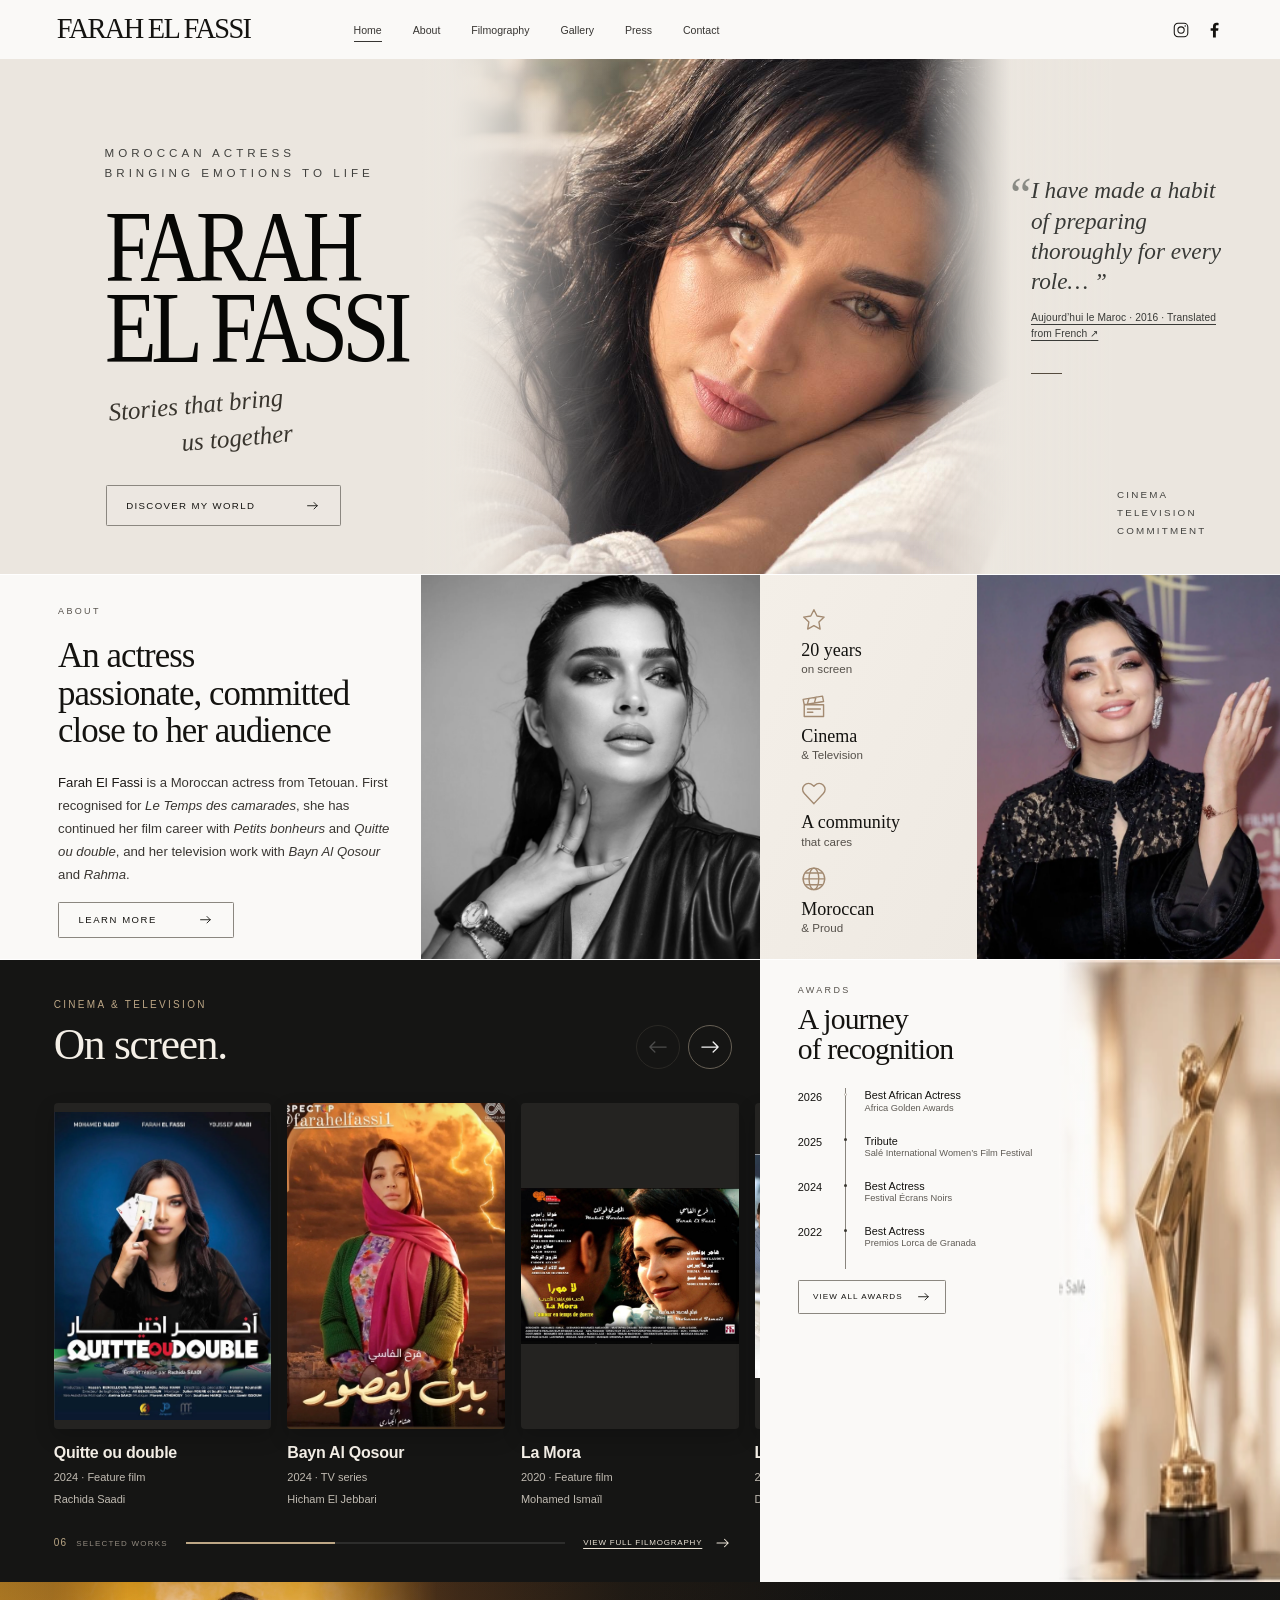
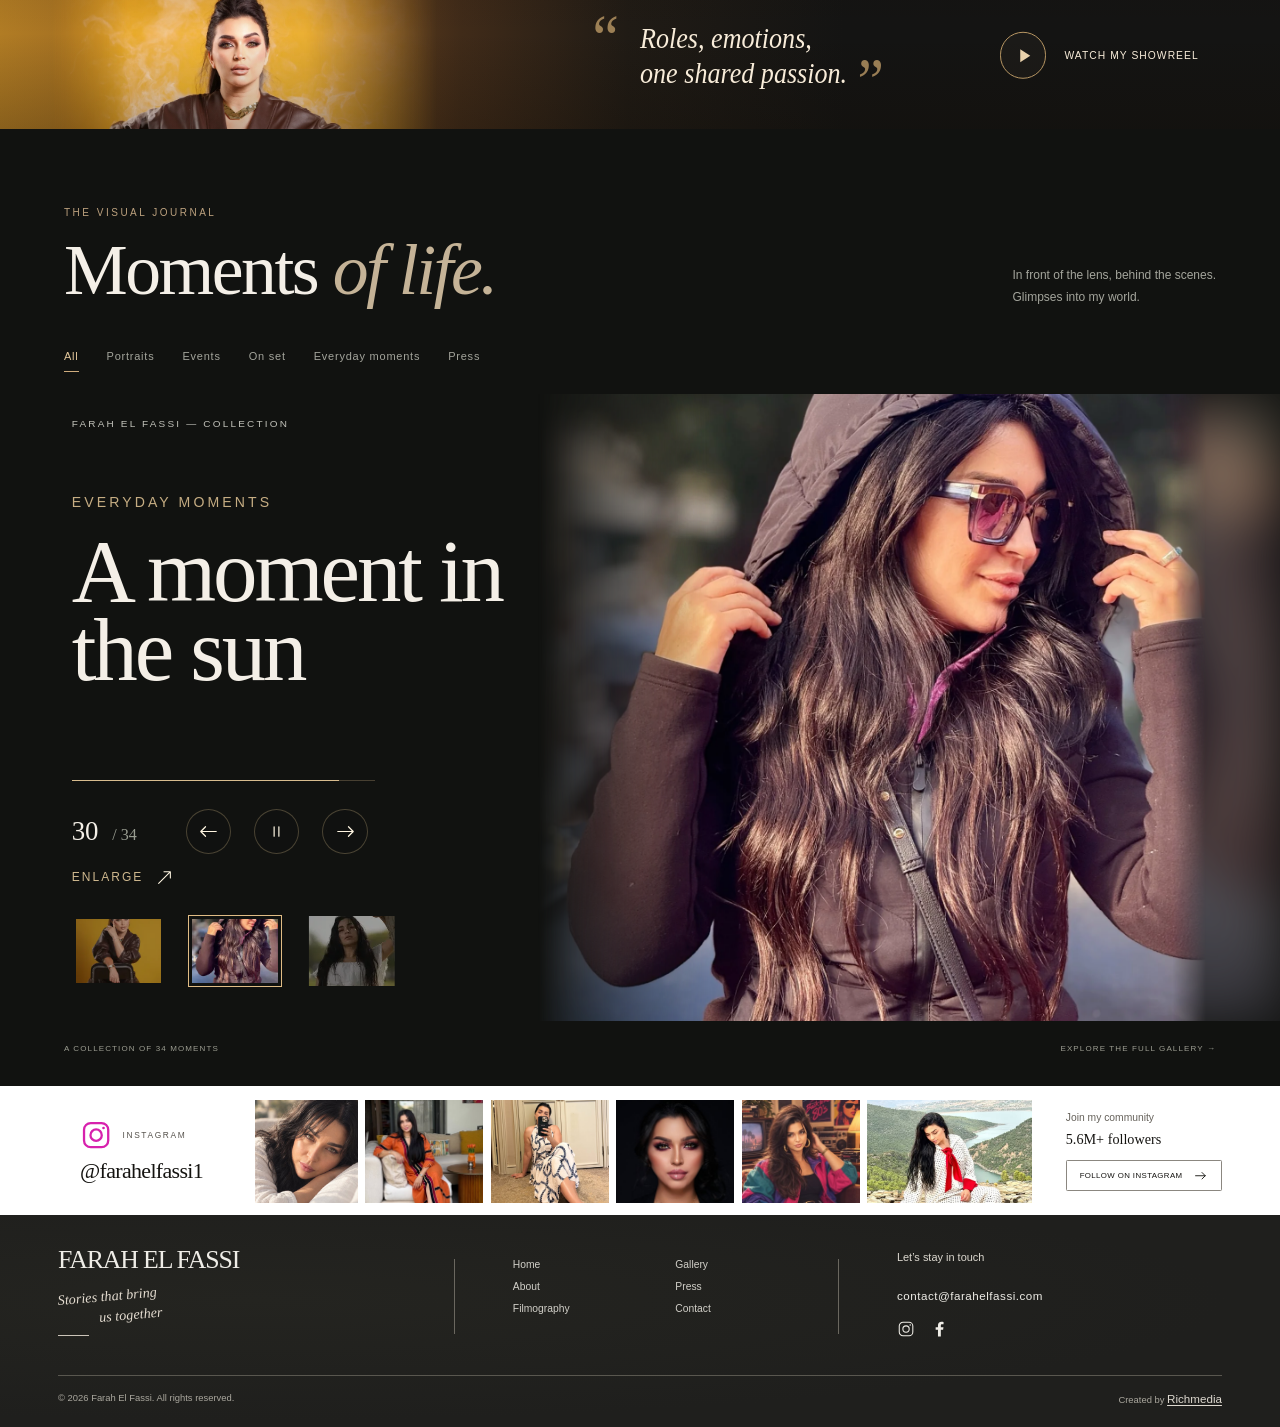
==== en/index.html @ 030181c4 "Add six English pages preserving the approved design" ====
<!doctype html>
<html lang="en">
<head>
  <meta charset="utf-8">
  <meta name="viewport" content="width=device-width, initial-scale=1">
  <meta name="color-scheme" content="light">
  <meta name="theme-color" content="#f5f2ed">
  <meta name="description" content="Explore the world of Farah El Fassi: film, television, screen credits, portraits and collaborations.">
  <title>Farah El Fassi — Moroccan Actress</title>
  <link rel="canonical" href="https://ff-website-henna.vercel.app/en/">
  <meta property="og:type" content="website">
  <meta property="og:locale" content="en_GB">
  <meta property="og:site_name" content="Farah El Fassi">
  <meta property="og:title" content="Farah El Fassi — Moroccan Actress">
  <meta property="og:description" content="Explore the world of Farah El Fassi: film, television, screen credits, portraits and collaborations.">
  <meta property="og:url" content="https://ff-website-henna.vercel.app/en/">
  <meta property="og:image" content="https://ff-website-henna.vercel.app/assets/social/farah-el-fassi-share-v1.jpg">
  <meta property="og:image:secure_url" content="https://ff-website-henna.vercel.app/assets/social/farah-el-fassi-share-v1.jpg">
  <meta property="og:image:type" content="image/jpeg">
  <meta property="og:image:width" content="1053">
  <meta property="og:image:height" content="1053">
  <meta property="og:image:alt" content="Portrait of Farah El Fassi in natural light">
  <meta name="twitter:card" content="summary">
  <meta name="twitter:title" content="Farah El Fassi — Moroccan Actress">
  <meta name="twitter:description" content="Explore the world of Farah El Fassi: film, television, screen credits, portraits and collaborations.">
  <meta name="twitter:image" content="https://ff-website-henna.vercel.app/assets/social/farah-el-fassi-share-v1.jpg">
  <meta name="twitter:image:alt" content="Portrait of Farah El Fassi in natural light">

  <link rel="icon" href="../favicon.ico?v=ff-1" sizes="16x16 32x32 48x48" type="image/x-icon">
  <link rel="icon" href="../assets/favicon-32.png?v=ff-1" sizes="32x32" type="image/png">
  <link rel="icon" href="../assets/favicon.svg?v=ff-1" sizes="any" type="image/svg+xml">
  <link rel="apple-touch-icon" href="../assets/apple-touch-icon.png?v=ff-1" sizes="180x180">
  <link rel="preload" as="image" href="../assets/hero-natural.jpg">
  <link rel="stylesheet" href="../styles.css?v=about-portrait-1">
  <script>
    // Play on every home-page load, including links to #accueil and other sections.
    if (!window.matchMedia('(prefers-reduced-motion: reduce)').matches) {
      document.documentElement.classList.add('cinema-enter');
      window.setTimeout(() => document.documentElement.classList.remove('cinema-enter'), 3800);
    }
  </script>
  <script src="script.js?v=verified-content-2" defer></script>
</head>
<body data-page="home">
  <div class="cinema-intro" aria-hidden="true">
    <div class="cinema-intro-content">
      <span class="cinema-kicker">CINEMA · EMOTION · STORIES</span>
      <span class="cinema-name">Farah <i>El Fassi</i></span>
      <span class="cinema-rule"></span>
      <span class="cinema-caption">Step into my world</span>
    </div>
  </div>
  <button class="cinema-skip" type="button">Skip introduction <span aria-hidden="true">↗</span></button>
  <a class="skip-link" href="#contenu">Skip to content</a>
  <svg class="svg-library" xmlns="http://www.w3.org/2000/svg" aria-hidden="true">
    <symbol id="i-arrow" viewBox="0 0 24 24"><path d="M4 12h15M14 7l5 5-5 5"/></symbol>
    <symbol id="i-left" viewBox="0 0 24 24"><path d="M20 12H5m5-5-5 5 5 5"/></symbol>
    <symbol id="i-play" viewBox="0 0 24 24"><path d="m9 5 11 7-11 7Z" fill="currentColor" stroke="none"/></symbol>
    <symbol id="i-close" viewBox="0 0 24 24"><path d="m6 6 12 12M6 18 18 6"/></symbol>
    <symbol id="i-menu" viewBox="0 0 24 24"><path d="M3 7h18M3 12h18M3 17h18"/></symbol>
    <symbol id="i-star" viewBox="0 0 24 24"><path d="m12 2.5 2.9 5.9 6.6 1-4.8 4.6 1.1 6.5-5.8-3.1-5.8 3.1 1.1-6.5-4.8-4.6 6.6-1Z"/></symbol>
    <symbol id="i-clap" viewBox="0 0 24 24"><path d="M3 10h18v11H3Zm0 0L2 5l18-3 1 5-18 3Zm4.5-6L6 9m8-6-1.5 5M6 14h12M6 17h5"/></symbol>
    <symbol id="i-heart" viewBox="0 0 24 24"><path d="M20.8 4.8a5.5 5.5 0 0 0-7.8 0L12 5.9l-1.1-1.1a5.5 5.5 0 0 0-7.8 7.8L12 22l8.8-9.4a5.5 5.5 0 0 0 0-7.8Z"/></symbol>
    <symbol id="i-globe" viewBox="0 0 24 24"><circle cx="12" cy="12" r="10"/><ellipse cx="12" cy="12" rx="4.5" ry="10"/><path d="M2 12h20M4.5 6.5h15m-15 11h15"/></symbol>
    <symbol id="i-instagram" viewBox="0 0 24 24"><rect x="3" y="3" width="18" height="18" rx="5"/><circle cx="12" cy="12" r="4.2"/><circle cx="17.5" cy="6.7" r="1" fill="currentColor" stroke="none"/></symbol>
    <symbol id="i-youtube" viewBox="0 0 24 24"><path d="M22 7.5a3 3 0 0 0-2.1-2.1C18.2 5 12 5 12 5s-6.2 0-7.9.4A3 3 0 0 0 2 7.5a27 27 0 0 0 0 9 3 3 0 0 0 2.1 2.1C5.8 19 12 19 12 19s6.2 0 7.9-.4a3 3 0 0 0 2.1-2.1 27 27 0 0 0 0-9Z" fill="currentColor" stroke="none"/><path d="m10 9 5 3-5 3Z" fill="var(--icon-cutout,#faf9f7)" stroke="none"/></symbol>
    <symbol id="i-facebook" viewBox="0 0 24 24"><path d="M14.4 22v-9h3l.5-3.5h-3.5V7.3c0-1 .3-1.7 1.7-1.7H18V2.5c-.3 0-1.5-.2-2.8-.2-2.8 0-4.6 1.7-4.6 4.7v2.5H7.5V13h3.1v9Z" fill="currentColor" stroke="none"/></symbol>
    <symbol id="i-tiktok" viewBox="0 0 24 24"><path d="M15.6 2c.3 2.6 1.7 4.1 4.4 4.3v3.2a9 9 0 0 1-4.4-1.3v7.4a6.4 6.4 0 1 1-5.5-6.3v3.3a3.2 3.2 0 1 0 2.2 3V2Z" fill="currentColor" stroke="none"/></symbol>
    <symbol id="i-plus" viewBox="0 0 24 24"><path d="M12 4v16M4 12h16"/></symbol>
  </svg>

  <div class="site-shell">
    <header class="site-header">
      <a class="brand" href="index.html#accueil" aria-label="Farah El Fassi, home">FARAH EL FASSI</a>
      <nav class="main-nav" id="navigation" aria-label="Main navigation">
        <a class="is-active" aria-current="page" href="index.html#accueil" data-i18n="navHome">Home</a>
        <a href="a-propos.html" data-i18n="navAbout">About</a>
        <a href="filmographie.html" data-i18n="navFilms">Filmography</a>
        <a href="galerie.html" data-i18n="navGallery">Gallery</a>
        <a href="presse.html" data-i18n="navPress">Press</a>
        <a href="contact.html" data-i18n="navContact">Contact</a>
      </nav>
      <div class="header-tools">
        <div class="socials header-socials">
          <a href="https://www.instagram.com/farahelfassi1/" target="_blank" rel="noopener noreferrer" aria-label="Instagram — opens in a new tab"><svg class="icon"><use href="#i-instagram"/></svg></a>

          <a href="https://www.facebook.com/Farah.Elfassi.Officiel/" target="_blank" rel="noopener noreferrer" aria-label="Facebook"><svg class="icon"><use href="#i-facebook"/></svg></a>

        </div>
        <button class="menu-toggle" type="button" aria-controls="navigation" aria-expanded="false" aria-label="Open menu"><svg class="icon"><use href="#i-menu"/></svg></button>
      </div>
    </header>

    <main id="contenu">
      <section class="hero" id="accueil" aria-labelledby="hero-title">
        <img class="hero-background" src="../assets/hero-natural.jpg" alt="Farah El Fassi in natural light, resting her head on her arm" width="1053" height="1053" fetchpriority="high">
        <div class="hero-copy">
          <p class="eyebrow hero-eyebrow" data-i18n="heroEyebrow">MOROCCAN ACTRESS<br>BRINGING EMOTIONS TO LIFE</p>
          <h1 id="hero-title"><span>FARAH</span><span>EL FASSI</span></h1>
          <img class="hero-signature" src="signature.svg" alt="Stories that bring us together" width="224" height="78">
          <a class="outline-button hero-button" href="#a-propos"><span data-i18n="discover">DISCOVER MY WORLD</span><svg class="icon"><use href="#i-arrow"/></svg></a>
        </div>
        <blockquote class="hero-quote">
          <p data-i18n="heroQuote">I have made a habit of preparing thoroughly for every role…</p><cite class="quote-source"><a href="https://aujourdhui.ma/culture/cinema/farah-el-fassi-jai-un-penchant-pour-les-roles-de-grandes-dames-de-notre-histoire" target="_blank" rel="noopener noreferrer">Aujourd’hui le Maroc · 2016 · Translated from French ↗</a></cite>
          <span class="quote-line" aria-hidden="true"></span>
        </blockquote>
        <p class="hero-disciplines" data-i18n="disciplines">CINEMA<br>TELEVISION<br>COMMITMENT</p>
      </section>

      <section class="about" id="a-propos" aria-labelledby="about-title">
        <div class="about-copy">
          <p class="eyebrow" data-i18n="aboutLabel">ABOUT</p>
          <h2 id="about-title" data-i18n="aboutTitle">An actress<br>passionate, committed<br>close to her audience</h2>
          <p class="about-description" data-i18n="aboutText"><strong>Farah El Fassi</strong> is a Moroccan actress from Tetouan. First recognised for <em>Le Temps des camarades</em>, she has continued her film career with <em>Petits bonheurs</em> and <em>Quitte ou double</em>, and her television work with <em>Bayn Al Qosour</em> and <em>Rahma</em>.</p>
          <a class="outline-button" href="a-propos.html"><span data-i18n="more">LEARN MORE</span><svg class="icon"><use href="#i-arrow"/></svg></a>
        </div>
        <figure class="about-portrait"><img src="../assets/gallery/img_1605.webp" alt="Black-and-white portrait of Farah El Fassi with her hand near her face" width="1500" height="2000" loading="lazy"></figure>
        <div class="about-pillars" aria-label="Career and values">
          <div class="pillar"><svg class="icon"><use href="#i-star"/></svg><p><strong data-i18n="years">20 years</strong><span data-i18n="career">on screen</span></p></div>
          <div class="pillar"><svg class="icon"><use href="#i-clap"/></svg><p><strong data-i18n="cinema">Cinema</strong><span data-i18n="television">&amp; Television</span></p></div>
          <div class="pillar"><svg class="icon"><use href="#i-heart"/></svg><p><strong data-i18n="community">A community</strong><span data-i18n="engaged">that cares</span></p></div>
          <div class="pillar"><svg class="icon"><use href="#i-globe"/></svg><p><strong data-i18n="moroccan">Moroccan</strong><span data-i18n="proud">&amp; Proud</span></p></div>
        </div>
        <img class="about-smile" src="../assets/gallery/img_1413.webp" alt="Farah El Fassi smiling at an evening event in Marrakech" width="234" height="296">
      </section>

      <section class="work-and-awards" id="filmographie" aria-label="Filmography and awards">
        <div class="filmography">
          <div class="filmography-heading">
            <div><p class="eyebrow" data-i18n="onScreen">CINEMA &amp; TELEVISION</p><h2 data-i18n="filmSelection">On screen.</h2></div>
            <div class="film-navigation" aria-label="Filmography navigation">
              <button type="button" data-film-direction="-1" aria-label="Previous films" aria-controls="film-track" disabled><img src="../assets/icons/arrow-left.svg" alt="" width="20" height="20"></button>
              <button type="button" data-film-direction="1" aria-label="Next films" aria-controls="film-track"><img src="../assets/icons/arrow-right.svg" alt="" width="20" height="20"></button>
            </div>
          </div>
          <div class="film-grid" id="film-track" tabindex="0" role="group" aria-roledescription="carousel" aria-label="Films and series, scroll horizontally"><button class="film-card" type="button" data-film="quitte"><span class="poster-wrap"><img src="../assets/films/quitte.webp" alt="Poster for Quitte ou double" loading="lazy"><span class="poster-hover"><svg class="icon"><use href="#i-plus"/></svg></span></span><strong>Quitte ou double</strong><span>2024 · Feature film</span><span class="film-director">Rachida Saadi</span></button><button class="film-card" type="button" data-film="bayn"><span class="poster-wrap"><img src="../assets/films/bayn.webp" alt="Poster for Bayn Al Qosour" loading="lazy"><span class="poster-hover"><svg class="icon"><use href="#i-plus"/></svg></span></span><strong>Bayn Al Qosour</strong><span>2024 · TV series</span><span class="film-director">Hicham El Jebbari</span></button><button class="film-card" type="button" data-film="mora"><span class="poster-wrap"><img src="../assets/films/mora-upload.jpg" alt="Poster for La Mora" loading="lazy"><span class="poster-hover"><svg class="icon"><use href="#i-plus"/></svg></span></span><strong>La Mora</strong><span>2020 · Feature film</span><span class="film-director">Mohamed Ismaïl</span></button><button class="film-card" type="button" data-film="page"><span class="poster-wrap"><img src="../assets/films/page.webp" alt="Poster for La Première Page" loading="lazy"><span class="poster-hover"><svg class="icon"><use href="#i-plus"/></svg></span></span><strong>La Première Page</strong><span>2018 · TV series</span><span class="film-director">Driss Roukhe</span></button><button class="film-card" type="button" data-film="espoirs"><span class="poster-wrap"><img src="../assets/films/espoirs.webp" alt="Poster for Dés… Espoirs" loading="lazy"><span class="poster-hover"><svg class="icon"><use href="#i-plus"/></svg></span></span><strong>Dés… Espoirs</strong><span>2015 · Feature film</span><span class="film-director">Mohamed Ismail</span></button><button class="film-card" type="button" data-film="bonheurs"><span class="poster-wrap"><img src="../assets/films/bonheurs.webp" alt="Poster for Petits bonheurs" loading="lazy"><span class="poster-hover"><svg class="icon"><use href="#i-plus"/></svg></span></span><strong>Petits bonheurs</strong><span>2015 · Feature film</span><span class="film-director">Mohamed Chrif Tribak</span></button><button class="film-card" type="button" data-film="coeur"><span class="poster-wrap"><img src="../assets/films/coeur.webp" alt="Poster for Cœur noyé" loading="lazy"><span class="poster-hover"><svg class="icon"><use href="#i-plus"/></svg></span></span><strong>Cœur noyé</strong><span>2014 · Feature film</span><span class="film-director">Farid Lakkimi</span></button><button class="film-card" type="button" data-film="boughaba"><span class="poster-wrap"><img src="../assets/films/boughaba-upload.jpg" alt="Poster for Boughaba" loading="lazy"><span class="poster-hover"><svg class="icon"><use href="#i-plus"/></svg></span></span><strong>Boughaba</strong><span>2013 · TV film</span><span class="film-director">Driss Roukhe</span></button></div>
          <div class="filmography-footer"><span class="film-count">06 <span data-i18n="filmWorks">SELECTED WORKS</span></span><span class="film-progress" aria-hidden="true"><span></span></span><a class="text-link filmography-link" href="filmographie.html"><span data-i18n="allFilms">VIEW FULL FILMOGRAPHY</span><svg class="icon"><use href="#i-arrow"/></svg></a></div>
        </div>
        <div class="awards" id="distinctions">
          <img class="awards-photo" src="../assets/trophee.webp" alt="Illustrative trophy" width="148" height="284" loading="lazy">
          <div class="awards-copy">
            <p class="eyebrow" data-i18n="awardsLabel">AWARDS</p>
            <h2 data-i18n="awardsTitle">A journey<br>of recognition</h2>
            <ol class="timeline">
              <li><time>2026</time><div><strong data-i18n="africanAward">Best African Actress</strong><span>Africa Golden Awards</span></div></li>
              <li><time>2025</time><div><strong data-i18n="tribute">Tribute</strong><span data-i18n="saleFestival">Salé International Women’s Film Festival</span></div></li>
              <li><time>2024</time><div><strong data-i18n="bestActress">Best Actress</strong><span data-i18n="blackScreens">Festival Écrans Noirs</span></div></li>
              <li><time>2022</time><div><strong data-i18n="bestActress">Best Actress</strong><span>Premios Lorca de Granada</span></div></li>
            </ol>
            <button class="outline-button awards-button" type="button" data-dialog="distinctions"><span data-i18n="allAwards">VIEW ALL AWARDS</span><svg class="icon"><use href="#i-arrow"/></svg></button>
          </div>
        </div>
      </section>

      <section class="showreel" id="bande-demo" aria-label="Showreel">
        <img class="showreel-photo" src="../assets/gallery/img_1028.webp" alt="Portrait of Farah El Fassi in a chocolate-coloured outfit against an amber background" width="2000" height="1334" loading="lazy">
        <blockquote data-i18n="showreelQuote">Roles, emotions,<br>one shared passion.</blockquote>
        <button class="play-button" type="button" data-dialog="video"><span class="play-circle"><svg class="icon"><use href="#i-play"/></svg></span><span data-i18n="watchReel">WATCH MY SHOWREEL</span></button>
      </section>

      <section class="gallery cinema-gallery" id="galerie" aria-labelledby="gallery-title" aria-roledescription="carousel">
        <div class="gallery-heading">
          <div class="gallery-title"><p class="eyebrow" data-i18n="galleryLabel">THE VISUAL JOURNAL</p><h2 id="gallery-title" data-i18n="galleryTitle">Moments <em>of life.</em></h2></div>
          <p class="gallery-intro">In front of the lens, behind the scenes.<br>Glimpses into my world.</p>
        </div>
        <div class="gallery-filters" role="group" aria-label="Filter the gallery">
          <button class="is-active" type="button" data-filter="all" aria-pressed="true" data-i18n="filterAll">All</button>
          <button type="button" data-filter="portraits" aria-pressed="false" data-i18n="filterPortraits">Portraits</button>
          <button type="button" data-filter="events" aria-pressed="false" data-i18n="filterEvents">Events</button>
          <button type="button" data-filter="sets" aria-pressed="false" data-i18n="filterSets">On set</button>
          <button type="button" data-filter="life" aria-pressed="false">Everyday moments</button>
          <button type="button" data-filter="press" aria-pressed="false" data-i18n="filterPress">Press</button>
        </div>
        <div class="cinema-stage" id="collection" tabindex="0" role="group" aria-label="Selected photograph. Use the left and right arrows to browse.">
          <img class="cinema-backdrop" src="../assets/gallery/img_2830-thumb.webp" alt="" aria-hidden="true" loading="lazy">
          <button class="cinema-photo-button" type="button" data-gallery-expand aria-label="Enlarge the selected photograph">
            <img id="cinema-photo" src="../assets/gallery/img_2830.webp" alt="A moment in the sun" width="1500" height="2000" loading="lazy">
          </button>
          <span class="cinema-frame-label" aria-hidden="true">FARAH EL FASSI — COLLECTION</span>
          <div class="cinema-editorial-copy">
            <p id="cinema-category">EVERYDAY MOMENTS</p>
            <h3 id="cinema-caption">A moment in the sun</h3>
            <div class="cinema-progress" aria-hidden="true"><span></span></div>
            <div class="cinema-playback">
              <span id="cinema-counter">30 <span>/ 34</span></span>
              <button class="cinema-arrow cinema-prev" type="button" data-gallery-direction="-1" aria-label="Previous photo"><img class="cinema-icon" src="../assets/icons/arrow-left.svg" alt="" aria-hidden="true" width="24" height="24"></button>
              <button id="cinema-play" type="button" aria-label="Pause slideshow" aria-pressed="true"><img class="cinema-icon" src="../assets/icons/pause.svg" alt="" aria-hidden="true" width="24" height="24"></button>
              <button class="cinema-arrow cinema-next" type="button" data-gallery-direction="1" aria-label="Next photo"><img class="cinema-icon" src="../assets/icons/arrow-right.svg" alt="" aria-hidden="true" width="24" height="24"></button>
            </div>
            <button class="cinema-expand" type="button" data-gallery-expand aria-label="Enlarge photograph">ENLARGE <img class="cinema-icon" src="../assets/icons/arrow-up-right.svg" alt="" aria-hidden="true" width="24" height="24"></button>
            <div class="gallery-track" aria-label="Choose a photograph"><button class="gallery-item" type="button" data-category="portraits" data-image="../assets/gallery/img_1028.webp" data-caption="One presence, a thousand stories" aria-label="Show photo 1: One presence, a thousand stories" aria-pressed="true"><img src="../assets/gallery/img_1028-thumb.webp" alt="One presence, a thousand stories" width="240" height="180" loading="lazy"><span>01</span></button><button class="gallery-item" type="button" data-category="events" data-image="../assets/gallery/img_1179.webp" data-caption="On the red carpet in Marrakech" aria-label="Show photo 2: On the red carpet in Marrakech" aria-pressed="false"><img src="../assets/gallery/img_1179-thumb.webp" alt="On the red carpet in Marrakech" width="240" height="180" loading="lazy"><span>02</span></button><button class="gallery-item" type="button" data-category="portraits" data-image="../assets/gallery/img_3477.webp" data-caption="In the shade of the trees" aria-label="Show photo 3: In the shade of the trees" aria-pressed="false"><img src="../assets/gallery/img_3477-thumb.webp" alt="In the shade of the trees" width="240" height="180" loading="lazy"><span>03</span></button><button class="gallery-item" type="button" data-category="portraits" data-image="../assets/gallery/img_1605.webp" data-caption="The art of portraiture" aria-label="Show photo 4: The art of portraiture" aria-pressed="false"><img src="../assets/gallery/img_1605-thumb.webp" alt="The art of portraiture" width="240" height="180" loading="lazy"><span>04</span></button><button class="gallery-item" type="button" data-category="events" data-image="../assets/gallery/img_6303.webp" data-caption="In the spotlight" aria-label="Show photo 5: In the spotlight" aria-pressed="false"><img src="../assets/gallery/img_6303-thumb.webp" alt="In the spotlight" width="240" height="180" loading="lazy"><span>05</span></button><button class="gallery-item" type="button" data-category="life" data-image="../assets/gallery/img_7044.webp" data-caption="By the water" aria-label="Show photo 6: By the water" aria-pressed="false"><img src="../assets/gallery/img_7044-thumb.webp" alt="By the water" width="240" height="180" loading="lazy"><span>06</span></button><button class="gallery-item" type="button" data-category="portraits" data-image="../assets/gallery/img_1035.webp" data-caption="Golden light" aria-label="Show photo 7: Golden light" aria-pressed="false"><img src="../assets/gallery/img_1035-thumb.webp" alt="Golden light" width="240" height="180" loading="lazy"><span>07</span></button><button class="gallery-item" type="button" data-category="life" data-image="../assets/gallery/img_3471.webp" data-rotation="-90" data-caption="Free as the wind" aria-label="Show photo 8: Free as the wind" aria-pressed="false"><img src="../assets/gallery/img_3471-thumb.webp" alt="Free as the wind" width="240" height="180" loading="lazy"><span>08</span></button><button class="gallery-item" type="button" data-category="portraits" data-image="../assets/gallery/img_5991.webp" data-caption="Between appointments" aria-label="Show photo 9: Between appointments" aria-pressed="false"><img src="../assets/gallery/img_5991-thumb.webp" alt="Between appointments" width="240" height="180" loading="lazy"><span>09</span></button><button class="gallery-item" type="button" data-category="portraits" data-image="../assets/gallery/img_5988.webp" data-caption="A moment to myself" aria-label="Show photo 10: A moment to myself" aria-pressed="false"><img src="../assets/gallery/img_5988-thumb.webp" alt="A moment to myself" width="240" height="180" loading="lazy"><span>10</span></button><button class="gallery-item" type="button" data-category="portraits" data-image="../assets/gallery/img_6368.webp" data-caption="Elegance in natural light" aria-label="Show photo 11: Elegance in natural light" aria-pressed="false"><img src="../assets/gallery/img_6368-thumb.webp" alt="Elegance in natural light" width="240" height="180" loading="lazy"><span>11</span></button><button class="gallery-item" type="button" data-category="events" data-image="../assets/gallery/img_5361.webp" data-caption="A moment of recognition" aria-label="Show photo 12: A moment of recognition" aria-pressed="false"><img src="../assets/gallery/img_5361-thumb.webp" alt="A moment of recognition" width="240" height="180" loading="lazy"><span>12</span></button><button class="gallery-item" type="button" data-category="sets" data-image="../assets/gallery/img_7459.webp" data-caption="Emotion on screen" aria-label="Show photo 13: Emotion on screen" aria-pressed="false"><img src="../assets/gallery/img_7459-thumb.webp" alt="Emotion on screen" width="240" height="180" loading="lazy"><span>13</span></button><button class="gallery-item" type="button" data-category="sets" data-image="../assets/gallery/img_2335.webp" data-caption="Behind the monitor" aria-label="Show photo 14: Behind the monitor" aria-pressed="false"><img src="../assets/gallery/img_2335-thumb.webp" alt="Behind the monitor" width="240" height="180" loading="lazy"><span>14</span></button><button class="gallery-item" type="button" data-category="sets" data-image="../assets/gallery/img_2342.webp" data-caption="Between takes" aria-label="Show photo 15: Between takes" aria-pressed="false"><img src="../assets/gallery/img_2342-thumb.webp" alt="Between takes" width="240" height="180" loading="lazy"><span>15</span></button><button class="gallery-item" type="button" data-category="sets" data-image="../assets/gallery/img_3344.webp" data-caption="Behind the scenes" aria-label="Show photo 16: Behind the scenes" aria-pressed="false"><img src="../assets/gallery/img_3344-thumb.webp" alt="Behind the scenes" width="240" height="180" loading="lazy"><span>16</span></button><button class="gallery-item" type="button" data-category="events" data-image="../assets/gallery/img_6286.webp" data-caption="A memory from the stage" aria-label="Show photo 17: A memory from the stage" aria-pressed="false"><img src="../assets/gallery/img_6286-thumb.webp" alt="A memory from the stage" width="240" height="180" loading="lazy"><span>17</span></button><button class="gallery-item" type="button" data-category="events" data-image="../assets/gallery/img_4657.webp" data-caption="Red carpet elegance" aria-label="Show photo 18: Red carpet elegance" aria-pressed="false"><img src="../assets/gallery/img_4657-thumb.webp" alt="Red carpet elegance" width="240" height="180" loading="lazy"><span>18</span></button><button class="gallery-item" type="button" data-category="portraits" data-image="../assets/gallery/img_9424.webp" data-caption="A light, a gaze" aria-label="Show photo 19: A light, a gaze" aria-pressed="false"><img src="../assets/gallery/img_9424-thumb.webp" alt="A light, a gaze" width="240" height="180" loading="lazy"><span>19</span></button><button class="gallery-item" type="button" data-category="portraits" data-image="../assets/gallery/img_0166.webp" data-caption="Under a shower of stars" aria-label="Show photo 20: Under a shower of stars" aria-pressed="false"><img src="../assets/gallery/img_0166-thumb.webp" alt="Under a shower of stars" width="240" height="180" loading="lazy"><span>20</span></button><button class="gallery-item" type="button" data-category="press" data-image="../assets/gallery/img_4655.webp" data-caption="In the press" aria-label="Show photo 21: In the press" aria-pressed="false"><img src="../assets/gallery/img_4655-thumb.webp" alt="In the press" width="240" height="180" loading="lazy"><span>21</span></button><button class="gallery-item" type="button" data-category="portraits" data-image="../assets/gallery/img_0163.webp" data-caption="Flashes of red" aria-label="Show photo 22: Flashes of red" aria-pressed="false"><img src="../assets/gallery/img_0163-thumb.webp" alt="Flashes of red" width="240" height="180" loading="lazy"><span>22</span></button><button class="gallery-item" type="button" data-category="events" data-image="../assets/gallery/img_1413.webp" data-caption="An evening smile" aria-label="Show photo 23: An evening smile" aria-pressed="false"><img src="../assets/gallery/img_1413-thumb.webp" alt="An evening smile" width="240" height="180" loading="lazy"><span>23</span></button><button class="gallery-item" type="button" data-category="portraits" data-image="../assets/gallery/img_1500.webp" data-caption="The softness of a moment" aria-label="Show photo 24: The softness of a moment" aria-pressed="false"><img src="../assets/gallery/img_1500-thumb.webp" alt="The softness of a moment" width="240" height="180" loading="lazy"><span>24</span></button><button class="gallery-item" type="button" data-category="events" data-image="../assets/gallery/img_1187.webp" data-caption="A glance in Marrakech" aria-label="Show photo 25: A glance in Marrakech" aria-pressed="false"><img src="../assets/gallery/img_1187-thumb.webp" alt="A glance in Marrakech" width="240" height="180" loading="lazy"><span>25</span></button><button class="gallery-item" type="button" data-category="portraits" data-image="../assets/gallery/img_1033.webp" data-caption="Facing the light" aria-label="Show photo 26: Facing the light" aria-pressed="false"><img src="../assets/gallery/img_1033-thumb.webp" alt="Facing the light" width="240" height="180" loading="lazy"><span>26</span></button><button class="gallery-item" type="button" data-category="portraits" data-image="../assets/gallery/img_1029.webp" data-caption="A golden breeze" aria-label="Show photo 27: A golden breeze" aria-pressed="false"><img src="../assets/gallery/img_1029-thumb.webp" alt="A golden breeze" width="240" height="180" loading="lazy"><span>27</span></button><button class="gallery-item" type="button" data-category="portraits" data-image="../assets/gallery/img_1031.webp" data-caption="A lingering gaze" aria-label="Show photo 28: A lingering gaze" aria-pressed="false"><img src="../assets/gallery/img_1031-thumb.webp" alt="A lingering gaze" width="240" height="180" loading="lazy"><span>28</span></button><button class="gallery-item" type="button" data-category="portraits" data-image="../assets/gallery/img_1030.webp" data-caption="The shades of a glance" aria-label="Show photo 29: The shades of a glance" aria-pressed="false"><img src="../assets/gallery/img_1030-thumb.webp" alt="The shades of a glance" width="240" height="180" loading="lazy"><span>29</span></button><button class="gallery-item" type="button" data-category="life" data-image="../assets/gallery/img_2830.webp" data-caption="A moment in the sun" aria-label="Show photo 30: A moment in the sun" aria-pressed="false"><img src="../assets/gallery/img_2830-thumb.webp" alt="A moment in the sun" width="240" height="180" loading="lazy"><span>30</span></button><button class="gallery-item" type="button" data-category="portraits" data-image="../assets/gallery/img_3475.webp" data-rotation="-90" data-caption="Light in the open air" aria-label="Show photo 31: Light in the open air" aria-pressed="false"><img src="../assets/gallery/img_3475-thumb.webp" alt="Light in the open air" width="240" height="180" loading="lazy"><span>31</span></button><button class="gallery-item" type="button" data-category="life" data-image="../assets/gallery/img_3473.webp" data-rotation="-90" data-caption="An escape in white" aria-label="Show photo 32: An escape in white" aria-pressed="false"><img src="../assets/gallery/img_3473-thumb.webp" alt="An escape in white" width="240" height="180" loading="lazy"><span>32</span></button><button class="gallery-item" type="button" data-category="portraits" data-image="../assets/gallery/img_3458.webp" data-caption="Between shadow and light" aria-label="Show photo 33: Between shadow and light" aria-pressed="false"><img src="../assets/gallery/img_3458-thumb.webp" alt="Between shadow and light" width="240" height="180" loading="lazy"><span>33</span></button><button class="gallery-item" type="button" data-category="portraits" data-image="../assets/gallery/img_3459.webp" data-caption="The poetry of the outdoors" aria-label="Show photo 34: The poetry of the outdoors" aria-pressed="false"><img src="../assets/gallery/img_3459-thumb.webp" alt="The poetry of the outdoors" width="240" height="180" loading="lazy"><span>34</span></button></div>
          </div>
        </div>
        <p class="cinema-footnote"><span>A COLLECTION OF 34 MOMENTS</span><a href="galerie.html">EXPLORE THE FULL GALLERY →</a></p>
        <p id="cinema-status" class="cinema-sr" role="status" aria-live="polite"></p>
      </section>

      <section id="instagram" class="instagram" aria-labelledby="instagram-title">
        <div class="instagram-heading"><div><svg class="icon instagram-color"><use href="#i-instagram"/></svg><span class="eyebrow">INSTAGRAM</span></div><h2 id="instagram-title"><a href="https://www.instagram.com/farahelfassi1/" target="_blank" rel="noopener noreferrer">@farahelfassi1</a></h2></div>
        <div class="instagram-feed">
          <a href="https://www.instagram.com/farahelfassi1/p/Ddb0UP_IoB1/" target="_blank" rel="noopener noreferrer" aria-label="View the Instagram post from 18 September 2026"><img src="../assets/instagram/Ddb0UP_IoB1.jpg" alt="Portrait of Farah El Fassi in natural light" width="640" height="640" loading="lazy"></a>
          <a href="https://www.instagram.com/farahelfassi1/p/DdUcwFgkWIh/" target="_blank" rel="noopener noreferrer" aria-label="View the Instagram post from 15 September 2026"><img src="../assets/instagram/DdUcwFgkWIh.jpg" alt="Farah El Fassi in an orange outfit, sitting on a sofa" width="480" height="640" style="object-position:50% 30%" loading="lazy"></a>
          <a href="https://www.instagram.com/farahelfassi1/p/DdO2DDBoZI7/" target="_blank" rel="noopener noreferrer" aria-label="View the Instagram post from 13 September 2026"><img src="../assets/instagram/DdO2DDBoZI7.jpg" alt="Farah El Fassi in a patterned white dress in front of a mirror" width="640" height="640" style="object-position:50% 0%" loading="lazy"></a>
          <a href="https://www.instagram.com/farahelfassi1/p/DdCgHYsRMkR/" target="_blank" rel="noopener noreferrer" aria-label="View the Instagram post from 8 September 2026"><img src="../assets/instagram/DdCgHYsRMkR.jpg" alt="Portrait of Farah El Fassi dressed in black" width="480" height="640" style="object-position:50% 0%" loading="lazy"></a>
          <a href="https://www.instagram.com/farahelfassi1/p/Dc_ej2LCLkn/" target="_blank" rel="noopener noreferrer" aria-label="View the Instagram post from 7 September 2026"><img src="../assets/instagram/Dc_ej2LCLkn.jpg" alt="Farah El Fassi in a colourful jacket in a retro setting" width="480" height="640" style="object-position:50% 0%" loading="lazy"></a>
          <a href="https://www.instagram.com/farahelfassi1/p/Dc8-J0WCHII/" target="_blank" rel="noopener noreferrer" aria-label="View the Instagram post from 6 September 2026"><img src="../assets/instagram/Dc8-J0WCHII.jpg" alt="Farah El Fassi in a polka-dot dress overlooking a mountain lake" width="480" height="640" style="object-position:50% 65%" loading="lazy"></a>
        </div>
        <div class="instagram-cta"><p data-i18n="joinCommunity">Join my community</p><strong data-i18n="followers">5.6M+ followers</strong><a class="outline-button" href="https://www.instagram.com/farahelfassi1/" target="_blank" rel="noopener noreferrer"><span data-i18n="followInstagram">FOLLOW ON INSTAGRAM</span><svg class="icon"><use href="#i-arrow"/></svg></a></div>
      </section>
    </main>

    <footer class="site-footer" id="site-footer">
      <div class="footer-main">
        <div class="footer-brand"><a class="brand" href="index.html#accueil">FARAH EL FASSI</a><img src="signature-light.svg" alt="Stories that bring us together" width="224" height="78"><span class="footer-dash"></span></div>
        <nav class="footer-nav" aria-label="Footer navigation"><div><a aria-current="page" href="index.html#accueil" data-i18n="navHome">Home</a><a href="a-propos.html" data-i18n="navAbout">About</a><a href="filmographie.html" data-i18n="navFilms">Filmography</a></div><div><a href="galerie.html" data-i18n="navGallery">Gallery</a><a href="presse.html" data-i18n="navPress">Press</a><a href="contact.html" data-i18n="navContact">Contact</a></div></nav>
        <div class="footer-contact"><p data-i18n="keepInTouch">Let’s stay in touch</p><a class="contact-email" href="mailto:contact@farahelfassi.com">contact@farahelfassi.com</a><div class="socials"><a href="https://www.instagram.com/farahelfassi1/" target="_blank" rel="noopener noreferrer" aria-label="Instagram"><svg class="icon"><use href="#i-instagram"/></svg></a><a href="https://www.facebook.com/Farah.Elfassi.Officiel/" target="_blank" rel="noopener noreferrer" aria-label="Facebook"><svg class="icon"><use href="#i-facebook"/></svg></a></div></div>
      </div>
      <div class="footer-bottom"><small data-i18n="copyright">© 2026 Farah El Fassi. All rights reserved.</small><small><span data-i18n="madeBy">Created by</span> <a href="https://www.richmedia.ma/" target="_blank" rel="noopener noreferrer">Richmedia</a></small></div>
    </footer>
  </div>

  <dialog class="content-dialog" id="content-dialog" aria-labelledby="dialog-title"><button class="dialog-close" type="button" aria-label="Close window"><svg class="icon"><use href="#i-close"/></svg></button><div id="dialog-body"></div></dialog>
  <dialog class="lightbox" id="image-dialog" aria-labelledby="image-caption"><button class="dialog-close" type="button" aria-label="Close photograph"><svg class="icon"><use href="#i-close"/></svg></button><button class="lightbox-arrow previous" type="button" data-lightbox-direction="-1" aria-label="Previous photograph"><svg class="icon"><use href="#i-left"/></svg></button><figure><img id="lightbox-image" alt=""><figcaption id="image-caption"></figcaption></figure><button class="lightbox-arrow next" type="button" data-lightbox-direction="1" aria-label="Next photograph"><svg class="icon"><use href="#i-arrow"/></svg></button></dialog>
</body>
</html>
---- styles.css ----
/*
 * Farah El Fassi — integration of the approved 992 × 1586 composition.
 * --u keeps all desktop proportions in sync; mobile has its own layout.
 * No CSS framework, no embedded font files, no external image dependency.
 */
:root {
  --u: min(calc(100vw / 992), 1.935484px);
  --ink: #141310;
  --muted: #56524c;
  --paper: #faf9f7;
  --cream: #f1ece5;
  --accent: #a38a71;
  --line: #d9d4ce;
  --serif: 'Didot', 'Bodoni MT', 'GFS Didot', 'Times New Roman', serif;
  --sans: Arial, Helvetica, sans-serif;
}
*, *::before, *::after { box-sizing: border-box; }
html { scroll-behavior: smooth; scroll-padding-top: 1rem; }
body { margin: 0; background: var(--paper); color: var(--ink); font-family: var(--sans); -webkit-font-smoothing: antialiased; }
body.modal-open { overflow: hidden; }
button, input { font: inherit; }
button, a { -webkit-tap-highlight-color: transparent; }
button { border: 0; padding: 0; background: none; color: inherit; cursor: pointer; }
a { color: inherit; text-decoration: none; }
a, button, input { outline-offset: 5px; }
:focus-visible { outline: 2px solid var(--accent); }
img { display: block; max-width: 100%; }
p, h1, h2, h3, figure, blockquote { margin: 0; }
h1, h2, h3 { font-family: var(--serif); font-weight: 400; }
[hidden] { display: none !important; }
.site-shell { width: 100%; max-width: 1920px; margin-inline: auto; overflow: clip; }
.svg-library { position: absolute; width: 0; height: 0; overflow: hidden; }
.icon { display: block; width: calc(16 * var(--u)); height: calc(16 * var(--u)); flex: 0 0 auto; fill: none; stroke: currentColor; stroke-width: 1.4; stroke-linecap: round; stroke-linejoin: round; }
.skip-link { position: fixed; left: 12px; top: -70px; z-index: 100; padding: 12px 18px; background: var(--paper); border: 1px solid var(--ink); }
.skip-link:focus { top: 12px; }
.eyebrow { font-size: calc(7 * var(--u)); font-weight: 400; letter-spacing: calc(1.8 * var(--u)); line-height: 1.3; color: var(--muted); }
.outline-button { display: inline-flex; justify-content: space-between; align-items: center; gap: calc(13 * var(--u)); min-height: calc(28 * var(--u)); padding: calc(6 * var(--u)) calc(15 * var(--u)); border: 1px solid #8b8780; border-radius: calc(1 * var(--u)); font-size: calc(7.4 * var(--u)); line-height: 1.2; letter-spacing: calc(1.2 * var(--u)); white-space: nowrap; transition: background .2s, color .2s, border-color .2s; }
.outline-button .icon { width: calc(12 * var(--u)); height: calc(12 * var(--u)); }
.outline-button:hover { color: var(--paper); background: var(--ink); border-color: var(--ink); }
.text-link { display: inline-flex; align-items: center; gap: calc(6 * var(--u)); font-size: calc(8 * var(--u)); letter-spacing: calc(.6 * var(--u)); }
.text-link span { text-decoration: underline; text-underline-offset: 3px; }
.text-link .icon { width: calc(14 * var(--u)); }
.brand { font-family: var(--serif); font-size: calc(23 * var(--u)); line-height: 1; letter-spacing: calc(-1.3 * var(--u)); white-space: nowrap; }
.socials { display: flex; align-items: center; gap: calc(12 * var(--u)); }
.socials a, .socials button { display: grid; place-items: center; transition: opacity .2s; }
.socials a:hover, .socials button:hover { opacity: .55; }
.socials .icon { width: calc(14 * var(--u)); height: calc(14 * var(--u)); }

/* Shared layout uses the approved homepage proportions and palette on every page. */
.site-header, .site-footer {
  --u: min(calc(100vw / 992), 1.935484px);
  --serif: 'Didot', 'Bodoni MT', 'GFS Didot', 'Times New Roman', serif;
  --sans: Arial, Helvetica, sans-serif;
  --paper: #faf9f7;
  --ink: #141310;
  --accent: #a38a71;
  --line: #d9d4ce;
  font-family: var(--sans);
}
.site-header { color: var(--ink); }
html[lang="ar"] .site-header, html[lang="ar"] .site-footer { --sans: Tahoma, Arial, sans-serif; }
@media (max-width: 860px) {
  .site-header, .site-footer { --u: 1px; }
}

/* 01 — Header / 46 reference pixels */
.site-header { height: calc(46 * var(--u)); display: flex; align-items: center; padding-inline: calc(44 * var(--u)); background: #faf9f7; position: relative; z-index: 20; }
.site-header > .brand { flex: 0 0 calc(164 * var(--u)); margin-right: calc(66 * var(--u)); }
.main-nav { display: flex; align-items: center; gap: calc(24 * var(--u)); height: 100%; }
.main-nav a, .main-nav > button { position: relative; padding-block: calc(8 * var(--u)); font-size: calc(8.2 * var(--u)); color: #373532; white-space: nowrap; }
.main-nav a::after, .main-nav > button::after { content: ''; position: absolute; left: 0; right: 0; bottom: calc(3 * var(--u)); height: 1px; background: currentColor; transform: scaleX(0); transform-origin: left; transition: transform .2s; }
.main-nav a.is-active::after, .main-nav a:hover::after, .main-nav > button:hover::after { transform: scaleX(1); }
.header-tools { margin-left: auto; display: flex; align-items: center; gap: calc(29 * var(--u)); }



.menu-toggle { display: none; }

/* 02 — Hero / 399 reference pixels. Text remains real HTML. */
.hero { position: relative; height: calc(399 * var(--u)); isolation: isolate; overflow: hidden; background: #ebe6df; }
/* Soft ivory fades frame the supplied portrait in its natural colours. */
.hero-background { position: absolute; inset: 0 auto 0 35%; width: 44%; max-width: none; height: 100%; object-fit: cover; object-position: 50% 48%; mask-image: linear-gradient(90deg,transparent,black 14%,black 84%,transparent); z-index: -2; }
.hero::after { content: ''; position: absolute; inset: 0; z-index: -1; pointer-events: none; background: linear-gradient(90deg,#ebe6df 0%,#ebe6df 33%,#ebe6dfa6 40%,#ebe6df00 49%,#ebe6df00 71%,#ebe6dfa6 79%,#ebe6df 87%); }
.hero-copy { position: absolute; left: calc(81 * var(--u)); top: calc(65 * var(--u)); }
.hero-eyebrow { font-size: calc(9 * var(--u)); line-height: 1.7; letter-spacing: calc(3.1 * var(--u)); color: #41413e; }
.hero h1 { margin-top: calc(18 * var(--u)); font-size: calc(79 * var(--u)); line-height: .795; letter-spacing: calc(-5.1 * var(--u)); color: #070705; }
.hero h1 span { display: block; }
.hero-signature { position: absolute; width: calc(217 * var(--u)); height: auto; left: calc(-2 * var(--u)); top: calc(175 * var(--u)); }
.hero-button { position: absolute; top: calc(265 * var(--u)); left: calc(1 * var(--u)); width: calc(182 * var(--u)); min-height: calc(32 * var(--u)); background: #faf9f710; font-size: calc(7.5 * var(--u)); letter-spacing: calc(1.05 * var(--u)); }
.hero-quote { position: absolute; top: calc(90 * var(--u)); left: calc(800 * var(--u)); width: calc(188 * var(--u)); font-family: var(--serif); font-size: calc(18 * var(--u)); font-style: italic; line-height: 1.2; color: #393a37; }
.hero-quote::before { content: '“'; position: absolute; top: calc(-9 * var(--u)); left: calc(-16 * var(--u)); font-size: calc(37 * var(--u)); color: #898a84; font-style: normal; }
.hero-quote p::after { content: ' ”'; }
.quote-line { display: block; width: calc(24 * var(--u)); height: 1px; margin-top: calc(25 * var(--u)); background: #554b3e; }
.hero-disciplines { position: absolute; right: calc(57 * var(--u)); bottom: calc(27 * var(--u)); font-size: calc(7.6 * var(--u)); line-height: 1.8; letter-spacing: calc(1.7 * var(--u)); color: #41413e; }

/* 03 — Biography / 298 reference pixels */
.about { height: calc(298 * var(--u)); display: grid; grid-template-columns: 32.86% 24.9% 18.55% 23.69%; background: var(--paper); border-top: 1px solid #fff; }
.about-copy { padding: calc(24 * var(--u)) calc(15 * var(--u)) 0 calc(45 * var(--u)); }
.about h2 { font-size: calc(27 * var(--u)); line-height: 1.08; letter-spacing: calc(-.75 * var(--u)); margin-top: calc(15 * var(--u)); margin-bottom: calc(16 * var(--u)); white-space: nowrap; }
.about-description { font-size: calc(10 * var(--u)); line-height: 1.73; color: #393632; max-width: calc(270 * var(--u)); }
.about-description strong { color: #1c1917; font-weight: 500; }
.about-copy .outline-button { margin-top: calc(12 * var(--u)); min-width: calc(136 * var(--u)); }
.about-portrait, .about-smile { width: 100%; height: 100%; object-fit: cover; }
.about-portrait { overflow: hidden; }
.about-portrait img { width: 100%; height: 100%; object-fit: cover; object-position: 50% 22%; filter: grayscale(1); }
.about-pillars { display: flex; flex-direction: column; justify-content: space-between; padding: calc(25 * var(--u)) calc(16 * var(--u)) calc(18 * var(--u)) calc(32 * var(--u)); background: linear-gradient(115deg,#f4efe8,#eee9e2); }
.pillar .icon { width: calc(20 * var(--u)); height: calc(20 * var(--u)); margin-bottom: calc(5 * var(--u)); color: var(--accent); stroke-width: 1.3; }
.pillar p { display: grid; gap: calc(1 * var(--u)); }
.pillar strong { font-family: var(--serif); font-size: calc(14 * var(--u)); font-weight: 400; white-space: nowrap; }
.pillar span { font-size: calc(9 * var(--u)); line-height: 1.25; color: #55504a; }

/* 04 — Filmography and awards / 286 reference pixels */
.work-and-awards { height: calc(286 * var(--u)); display: grid; grid-template-columns: 59.4% 40.6%; border-top: 1px solid #fff; }
.filmography { padding: calc(20 * var(--u)) calc(29 * var(--u)) calc(14 * var(--u)) calc(43 * var(--u)); border-right: 1px solid white; }
.film-grid { display: grid; grid-template-columns: repeat(4,minmax(0,1fr)); gap: calc(9 * var(--u)); margin-top: calc(12 * var(--u)); }
.film-card { min-width: 0; text-align: left; }
.poster-wrap { display: block; height: calc(169 * var(--u)); position: relative; overflow: hidden; }
.poster-wrap img { width: 100%; height: 100%; object-fit: cover; transition: transform .45s; }
.poster-hover { position: absolute; inset: 0; display: grid; place-items: center; background: #19151155; opacity: 0; transition: opacity .25s; color: #fff; }
.poster-hover .icon { width: calc(30 * var(--u)); height: calc(30 * var(--u)); }
.film-card:hover img { transform: scale(1.035); }
.film-card:hover .poster-hover, .film-card:focus-visible .poster-hover { opacity: 1; }
.film-card > strong { display: block; margin-top: calc(7 * var(--u)); font-size: calc(10.5 * var(--u)); font-family: var(--serif); font-weight: 400; line-height: 1.05; white-space: nowrap; }
.film-card > span:not(.poster-wrap) { display: block; font-size: calc(9.5 * var(--u)); line-height: 1.3; color: var(--muted); }
.filmography-link { display: flex; width: fit-content; margin: calc(15 * var(--u)) auto 0; }
.awards { position: relative; isolation: isolate; overflow: hidden; }
.awards-photo { position: absolute; right: 0; top: 0; width: 42%; height: 100%; object-fit: cover; object-position: right center; z-index: -2; }
.awards::after { content: ''; position: absolute; inset: 0; z-index: -1; background: linear-gradient(90deg,var(--paper) 0%,var(--paper) 48%,#faf9f700 70%); pointer-events: none; }
.awards-copy { padding: calc(20 * var(--u)) 0 0 calc(29 * var(--u)); }
.awards h2 { margin-top: calc(6 * var(--u)); font-size: calc(23 * var(--u)); line-height: 1.01; letter-spacing: calc(-.65 * var(--u)); }
.timeline { list-style: none; margin: calc(18 * var(--u)) 0 0; padding: 0; display: grid; gap: 0; }
.timeline li { display: flex; position: relative; min-height: calc(35 * var(--u)); }
.timeline time { font-size: calc(8.5 * var(--u)); line-height: 1.1; width: calc(37 * var(--u)); padding-top: calc(2 * var(--u)); }
.timeline li > div { position: relative; padding: calc(1 * var(--u)) 0 calc(7 * var(--u)) calc(14 * var(--u)); border-left: 1px solid #89857e; }
.timeline li > div::before { content: ''; position: absolute; left: -2px; top: calc(4 * var(--u)); width: 3px; height: 3px; border-radius: 50%; background: #3a3731; }
.timeline li:first-child > div::before { background: white; border: 1px solid #bab4ab; }
.timeline strong { display: block; font-size: calc(8.4 * var(--u)); font-weight: 400; line-height: 1.15; }
.timeline span { display: block; font-size: calc(7.2 * var(--u)); line-height: 1.45; color: #5f5b55; }
.awards-button { margin-top: calc(9 * var(--u)); padding: calc(5 * var(--u)) calc(11 * var(--u)); min-height: calc(26 * var(--u)); font-size: calc(6.3 * var(--u)); letter-spacing: calc(.85 * var(--u)); gap: calc(10 * var(--u)); }

/* 05 — Showreel / 114 reference pixels */
.showreel { position: relative; height: calc(114 * var(--u)); color: #f8ecd9; background: linear-gradient(90deg,#b17c24 0%,#81511f 22%,#402b19 36%,#201b15 49%,#141413 66%); isolation: isolate; overflow: clip; }
.showreel-photo { position: absolute; top: -4%; left: 4%; width: auto; max-width: none; height: 175%; object-fit: contain; mask-image: linear-gradient(90deg,transparent 0%,#000 20%,#000 66%,transparent 100%); z-index: -2; }
.showreel::before { content: ''; position: absolute; inset: 0; z-index: -1; pointer-events: none; background: linear-gradient(180deg,#190d0614 0%,transparent 35%,#110b0440 100%); }
.showreel blockquote { position: absolute; top: calc(31 * var(--u)); left: 50%; font-family: var(--serif); font-style: italic; font-size: calc(22 * var(--u)); line-height: 1.22; }
.showreel blockquote::before, .showreel blockquote::after { position: absolute; font-family: var(--serif); font-style: normal; font-size: calc(50 * var(--u)); line-height: 1; color: #c5a16b; opacity: .75; }
.showreel blockquote::before { content: '“'; top: calc(-12 * var(--u)); left: calc(-40 * var(--u)); }
.showreel blockquote::after { content: '”'; right: calc(-31 * var(--u)); bottom: calc(-18 * var(--u)); }
.play-button { position: absolute; right: calc(63 * var(--u)); top: 50%; transform: translateY(-50%); display: flex; align-items: center; gap: calc(14 * var(--u)); font-size: calc(8 * var(--u)); letter-spacing: calc(.8 * var(--u)); }
.play-circle { display: grid; place-items: center; width: calc(36 * var(--u)); height: calc(36 * var(--u)); border: 1px solid #b79663; border-radius: 50%; color: #ead2ac; background: #eed8b508; transition: color .2s, background .2s, border-color .2s; }
.play-circle .icon { width: calc(17 * var(--u)); height: calc(17 * var(--u)); }
.play-button:hover .play-circle { background: #ead2ac; color: #211a11; border-color: #ead2ac; }

/* 06 — Gallery / 179 reference pixels */
.gallery { height: calc(179 * var(--u)); padding: calc(12 * var(--u)) calc(45 * var(--u)) calc(15 * var(--u)); }
.gallery-heading { display: flex; height: calc(38 * var(--u)); align-items: start; }
.gallery-title { flex: 0 0 calc(174 * var(--u)); }
.gallery-title .eyebrow { font-size: calc(6.3 * var(--u)); }
.gallery-title h2 { font-size: calc(20 * var(--u)); line-height: 1.1; margin-top: calc(3 * var(--u)); letter-spacing: calc(-.5 * var(--u)); }
.gallery-filters { display: flex; gap: calc(24 * var(--u)); padding-top: calc(9 * var(--u)); }
.gallery-filters button { position: relative; font-family: var(--serif); font-style: italic; font-size: calc(9 * var(--u)); padding-bottom: calc(5 * var(--u)); color: #49443e; }
.gallery-filters button:first-child { font-style: normal; }
.gallery-filters button::after { content: ''; height: 1px; position: absolute; bottom: 0; left: 0; right: 0; background: #504b44; transform: scaleX(0); transform-origin: left; transition: transform .2s; }
.gallery-filters button.is-active::after, .gallery-filters button:hover::after { transform: scaleX(1); }
.gallery-controls { display: flex; gap: calc(3 * var(--u)); margin-left: auto; }
.square-button { display: grid; place-items: center; border: 1px solid var(--line); width: calc(26 * var(--u)); height: calc(26 * var(--u)); transition: background .2s; }
.square-button:hover { background: var(--cream); }
.square-button .icon { width: calc(14 * var(--u)); height: calc(14 * var(--u)); }
.gallery-track { display: flex; gap: calc(5 * var(--u)); overflow-x: auto; scrollbar-width: none; scroll-snap-type: x mandatory; }
.gallery-track::-webkit-scrollbar { display: none; }
.gallery-item { display: block; flex: 0 0 calc((100% - 25 * var(--u)) / 6); height: calc(115 * var(--u)); overflow: hidden; scroll-snap-align: start; }
.gallery-item img { width: 100%; height: 100%; object-fit: cover; transition: transform .4s, filter .4s; }
.gallery-item:hover img { transform: scale(1.055); filter: brightness(1.05); }

/* 07 — Instagram / 100 reference pixels */
.instagram { height: calc(100 * var(--u)); display: grid; grid-template-columns: calc(143 * var(--u)) calc(602 * var(--u)) minmax(0,1fr); gap: calc(10 * var(--u)); align-items: center; padding: calc(10 * var(--u)) calc(45 * var(--u)); border-top: 1px solid #fff; background: #fff; }
.instagram-heading { padding-left: calc(17 * var(--u)); }
.instagram-heading > div { display: flex; align-items: center; gap: calc(8 * var(--u)); }
.instagram-heading .icon { width: calc(25 * var(--u)); height: calc(25 * var(--u)); color: #d721ad; stroke-width: 1.7; }
.instagram-heading .eyebrow { font-size: calc(6.5 * var(--u)); letter-spacing: calc(1.25 * var(--u)); }
.instagram-heading h2 { font-size: calc(17 * var(--u)); letter-spacing: calc(-.5 * var(--u)); margin-top: calc(5 * var(--u)); }
.instagram-feed { display: grid; grid-template-columns: 78fr 90fr 90fr 90fr 90fr 126fr; gap: calc(6 * var(--u)); height: calc(80 * var(--u)); min-width: 0; }
.instagram-feed a { overflow: hidden; }
.instagram-feed img { width: 100%; height: 100%; object-fit: cover; transition: transform .3s; }
.instagram-feed a:hover img { transform: scale(1.055); }
.instagram-cta { padding-left: calc(16 * var(--u)); }
.instagram-cta p { font-size: calc(8 * var(--u)); color: #65615a; white-space: nowrap; }
.instagram-cta > strong { display: block; font-family: var(--serif); font-size: calc(11 * var(--u)); font-weight: 400; margin-top: calc(6 * var(--u)); white-space: nowrap; }
.instagram-cta .outline-button { min-height: calc(24 * var(--u)); font-size: calc(6.1 * var(--u)); letter-spacing: calc(.3 * var(--u)); margin-top: calc(9 * var(--u)); padding: calc(5 * var(--u)) calc(10 * var(--u)); gap: calc(8 * var(--u)); }

/* 08 — Footer / 164 reference pixels */
.site-footer { height: calc(164 * var(--u)); padding: calc(25 * var(--u)) calc(45 * var(--u)) 0; background: radial-gradient(ellipse at 20% 40%,#242420 0%,#1f1f1d 67%); color: #efede7; --icon-cutout: #22221f; }
.footer-main { display: grid; grid-template-columns: 34% 33% 33%; height: calc(99 * var(--u)); }
.footer-brand { position: relative; }
.footer-brand .brand { display: block; font-size: calc(20 * var(--u)); letter-spacing: calc(-.9 * var(--u)); }
.footer-brand > img { width: calc(189 * var(--u)); height: calc(44 * var(--u)); object-fit: contain; object-position: left center; margin-left: calc(-3 * var(--u)); margin-top: calc(1 * var(--u)); transform: rotate(-5deg); }
.footer-dash { display: block; width: calc(24 * var(--u)); height: 1px; background: #cbc4b9; margin-top: calc(3 * var(--u)); }
.footer-nav { display: grid; grid-template-columns: 1fr 1fr; height: calc(58 * var(--u)); border-left: 1px solid #6a675f; padding-left: calc(45 * var(--u)); margin-top: calc(9 * var(--u)); }
.footer-nav > div { display: flex; flex-direction: column; align-items: flex-start; gap: calc(8 * var(--u)); }
.footer-nav a, .footer-nav button { font-size: calc(8 * var(--u)); line-height: 1.15; color: #d2d0c9; }
.footer-nav a:hover, .footer-nav button:hover { color: #fff; text-decoration: underline; text-underline-offset: 3px; }
.footer-contact { border-left: 1px solid #6a675f; height: calc(58 * var(--u)); padding-left: calc(45 * var(--u)); margin-top: calc(9 * var(--u)); }
.footer-contact > p { font-size: calc(8.5 * var(--u)); margin-top: calc(-6 * var(--u)); color: #ddd9d0; }
.contact-email { display: block; font-size: calc(9 * var(--u)); letter-spacing: calc(.4 * var(--u)); margin-top: calc(20 * var(--u)); margin-bottom: calc(14 * var(--u)); }
.footer-bottom { height: calc(39 * var(--u)); display: flex; justify-content: space-between; align-items: flex-start; padding-top: calc(12 * var(--u)); border-top: 1px solid #59574f; color: #aaa79e; }
.footer-bottom small { font-size: calc(7.3 * var(--u)); }
.footer-bottom small:last-child a { color: #ddd8cf; font-size: calc(9 * var(--u)); text-decoration: underline; text-underline-offset: 2px; }

/* Accessible, native dialogs. Kept outside the proportional desktop grid. */
dialog { color: var(--ink); border: 0; padding: 0; }
dialog::backdrop { background: #141310bb; backdrop-filter: blur(7px); }
.content-dialog { width: min(850px,calc(100vw - 40px)); max-height: calc(100dvh - 60px); background: var(--paper); box-shadow: 0 25px 100px #0005; }
.dialog-close { position: absolute; z-index: 4; right: 15px; top: 15px; width: 38px; height: 38px; display: grid; place-items: center; background: #faf9f7ee; border: 1px solid #d5cbbf; color: var(--ink); }
.dialog-close .icon { width: 20px; height: 20px; }
#dialog-body { padding: 48px; }
#dialog-body .eyebrow { font-size: 10px; letter-spacing: 2px; }
#dialog-body h2 { margin: 12px 0 25px; font-size: 38px; line-height: 1.05; }
#dialog-body p { font-size: 15px; line-height: 1.75; color: #60594f; }
#dialog-body p + p { margin-top: 16px; }
#dialog-body a:not(.film-card) { text-decoration: underline; text-underline-offset: 4px; }
#dialog-body .outline-button { margin-top: 24px; padding: 12px 20px; font-size: 10px; letter-spacing: 1px; }
.modal-note { padding: 16px 20px; background: var(--cream); border-left: 2px solid var(--accent); margin-top: 20px; }
.modal-film { display: grid; grid-template-columns: 35% 1fr; gap: 30px; align-items: center; }
.modal-film > img { width: 100%; }
.modal-films { display: grid; grid-template-columns: repeat(4,minmax(0,1fr)); gap: 16px; }
.modal-films img { width: 100%; aspect-ratio: 121 / 168; object-fit: cover; margin-bottom: 10px; }
.modal-films h3 { font-size: 18px; }
.modal-films p { font-size: 12px !important; }
.modal-timeline { list-style: none; padding: 0; margin: 0; }
.modal-timeline li { display: grid; grid-template-columns: 70px 1fr; gap: 20px; padding: 20px 0; border-bottom: 1px solid var(--line); }
.modal-timeline time { font-family: var(--serif); color: var(--accent); font-size: 26px; }
.modal-timeline strong { display: block; font-weight: 500; font-size: 15px; margin-bottom: 5px; }
.modal-timeline span { font-size: 13px; color: var(--muted); }
#dialog-body video { width: 100%; max-height: 65vh; background: #111; }
.lightbox { width: min(1060px,calc(100vw - 24px)); height: min(770px,calc(100dvh - 40px)); max-width: 1060px; background: #161513; color: #f2eee7; }
.lightbox figure { height: 100%; display: flex; flex-direction: column; justify-content: center; align-items: center; padding: 65px 70px 30px; }
.lightbox figure img { max-width: 100%; max-height: calc(100% - 45px); min-height: 0; width: auto; object-fit: contain; image-rendering: auto; }
.lightbox figcaption { font-family: var(--serif); font-size: 22px; text-align: center; margin-top: 20px; }
.lightbox-arrow { position: absolute; top: 50%; transform: translateY(-50%); width: 42px; height: 42px; display: grid; place-items: center; border: 1px solid #777064; }
.lightbox-arrow.previous { left: 12px; }
.lightbox-arrow.next { right: 12px; }
.lightbox-arrow .icon { width: 22px; height: 22px; }

/* Tablet and mobile — reflow, rather than a scaled-down screenshot. */
@media (max-width: 860px) {
  :root { --u: 1px; }
  .site-header { height: 72px; padding: 0 26px; }
  .site-header > .brand { flex-basis: auto; margin: 0; font-size: 26px; }
  .header-tools { gap: 19px; }
  .header-socials { display: none; }


  .menu-toggle { display: grid; place-items: center; width: 44px; height: 44px; }
  .menu-toggle .icon { width: 25px; height: 25px; }
  .main-nav { display: none; position: absolute; inset: 72px 0 auto; height: auto; padding: 20px 26px 26px; background: var(--paper); border-bottom: 1px solid var(--line); box-shadow: 0 15px 25px #302b201a; }
  .main-nav.is-open { display: flex; flex-direction: column; align-items: stretch; gap: 3px; }
  .main-nav a, .main-nav > button { font-size: 16px; text-align: left; padding: 12px 0; }
  .main-nav a::after, .main-nav > button::after { right: auto; width: 25px; }
  .hero { height: 710px; }
  .hero-background { width: min(100%, 500px); left: 50%; translate: -50% 0; object-position: 65% 35%; height: 440px; mask-image: linear-gradient(90deg,transparent,black 14%,black 88%,transparent); }
  .hero::after { content: ''; position: absolute; inset: 0; z-index: -1; background: linear-gradient(0deg,#ebe6df 0%,#ebe6df 32%,#ebe6dff5 39%,#ebe6df80 46%,#ebe6df00 57%); }
  .hero-copy { left: 34px; top: auto; bottom: 40px; width: calc(100% - 68px); }
  .hero-eyebrow { font-size: 9px; line-height: 1.7; letter-spacing: 2.6px; }
  .hero h1 { font-size: 78px; line-height: .84; letter-spacing: -4px; margin-top: 18px; }
  .hero-signature { position: static; width: 209px; margin: 10px 0 4px; height: 66px; object-fit: contain; }
  .hero-button { position: static; min-height: 43px; width: 228px; padding: 12px 17px; font-size: 9px; }
  .hero-quote { display: none; }
  .hero-disciplines { right: 30px; bottom: 167px; font-size: 8px; }
  .about { height: auto; grid-template-columns: 1fr 1fr; }
  .about-copy { grid-column: 1 / -1; padding: 42px 34px 35px; order: 0; }
  .eyebrow { font-size: 9px; letter-spacing: 2px; }
  .about h2 { font-size: 37px; line-height: 1.1; margin: 20px 0; white-space: normal; letter-spacing: -.9px; }
  .about-description { font-size: 14px; line-height: 1.8; max-width: 640px; }
  .outline-button { font-size: 10px; min-height: 40px; padding: 11px 17px; gap: 20px; }
  .outline-button .icon { width: 16px; height: 16px; }
  .about-copy .outline-button { margin-top: 23px; }
  .about-portrait, .about-smile { height: 330px; border: 0; order: 1; }
  .about-pillars { order: 2; grid-column: 1 / -1; display: grid; grid-template-columns: repeat(4,1fr); padding: 27px 30px; gap: 20px; }
  .pillar .icon { width: 26px; height: 26px; margin-bottom: 12px; }
  .pillar strong { font-size: 17px; white-space: normal; }
  .pillar span { font-size: 11px; }
  .work-and-awards { height: auto; display: block; }
  .filmography { padding: 35px 30px; }
  .film-grid { gap: 12px; margin-top: 20px; }
  .poster-wrap { height: auto; aspect-ratio: 121 / 168; }
  .film-card > strong { font-size: 14px; margin-top: 10px; white-space: normal; }
  .film-card > span:not(.poster-wrap) { font-size: 11px; margin-top: 4px; }
  .filmography-link { margin-top: 25px; font-size: 10px; }
  .filmography-link .icon { width: 17px; height: 17px; }
  .awards { min-height: 385px; border-top: 1px solid white; }
  .awards-copy { padding: 32px 30px; }
  .awards h2 { font-size: 32px; margin-top: 10px; }
  .timeline { margin-top: 25px; }
  .timeline li { min-height: 46px; }
  .timeline time { font-size: 11px; width: 47px; }
  .timeline li > div { padding-left: 16px; max-width: 285px; }
  .timeline strong { font-size: 11px; }
  .timeline span { font-size: 9px; }
  .awards-button { font-size: 8px; margin-top: 15px; padding: 10px 14px; gap: 12px; }
  .awards-photo { width: 38%; }
  .showreel { height: 220px; }
  .showreel { background: linear-gradient(90deg,#ac7726 0%,#785022 22%,#34261a 43%,#191714 64%,#141413 100%); }
  .showreel-photo { width: auto; height: 150%; left: 24%; transform: translateX(-50%); }
  .showreel blockquote { top: 45px; left: 49%; font-size: 27px; }
  .showreel blockquote::before { left: -27px; font-size: 43px; }
  .showreel blockquote::after { font-size: 43px; right: -20px; }
  .play-button { right: 42px; top: auto; bottom: 30px; transform: none; font-size: 9px; gap: 14px; }
  .play-circle { width: 40px; height: 40px; }
  .gallery { height: auto; padding: 28px 26px; }
  .gallery-heading { height: auto; flex-wrap: wrap; gap: 18px 0; margin-bottom: 18px; align-items: center; }
  .gallery-title { flex-basis: auto; }
  .gallery-title .eyebrow { font-size: 8px; }
  .gallery-title h2 { font-size: 27px; margin-top: 5px; }
  .gallery-controls { order: 1; }
  .square-button { width: 34px; height: 34px; }
  .square-button .icon { width: 18px; height: 18px; }
  .gallery-filters { order: 2; width: 100%; gap: 27px; padding-top: 0; overflow-x: auto; scrollbar-width: none; }
  .gallery-filters button { font-size: 13px; white-space: nowrap; padding: 5px 0 8px; }
  .gallery-track { gap: 8px; }
  .gallery-item { flex-basis: calc((100% - 16px) / 3); height: 175px; }
  .instagram { height: auto; grid-template-columns: 1fr 1fr; padding: 25px 26px; gap: 20px; }
  .instagram-heading { padding-left: 0; }
  .instagram-heading .icon { width: 26px; height: 26px; }
  .instagram-heading h2 { font-size: 20px; margin-top: 7px; }
  .instagram-heading .eyebrow { font-size: 8px; }
  .instagram-feed { grid-column: 1 / -1; grid-row: 2; height: 105px; gap: 6px; grid-template-columns: repeat(6,1fr); }
  .instagram-cta { padding: 0; justify-self: end; }
  .instagram-cta p { font-size: 10px; }
  .instagram-cta > strong { font-size: 15px; }
  .instagram-cta .outline-button { font-size: 7.5px; min-height: 32px; padding: 8px 11px; }
  .site-footer { height: auto; padding: 35px 30px 15px; }
  .footer-main { height: auto; grid-template-columns: 1fr 1fr; gap: 32px; padding-bottom: 30px; }
  .footer-brand .brand { font-size: 25px; }
  .footer-brand > img { width: 210px; height: 48px; }
  .footer-nav { height: auto; padding-left: 26px; margin-top: 3px; }
  .footer-nav > div { gap: 4px; }
  .footer-nav a, .footer-nav button { display: flex; align-items: center; min-height: 32px; font-size: 11px; }
  .footer-contact { height: auto; border: 0; padding: 0; margin: 0; }
  .footer-contact > p { font-size: 12px; margin: 0; }
  .contact-email { font-size: 12px; margin: 15px 0; }
  .socials { gap: 15px; }
  .socials .icon { width: 18px; height: 18px; }
  .footer-bottom { height: auto; min-height: 40px; padding-top: 15px; gap: 12px; }
  .footer-bottom small { font-size: 9px; line-height: 1.5; }
  .footer-bottom small:last-child a { font-size: 10px; }
}
@media (max-width: 480px) {
  .site-header { height: 66px; padding-inline: clamp(16px,5vw,20px); }
  .site-header > .brand { font-size: clamp(19px,5.9vw,23px); letter-spacing: -1px; }
  .header-tools { gap: 4px; }
  .main-nav { top: 66px; }
  .hero { height: 690px; }
  .hero-background { height: 440px; mask-image: none; }
  .hero-copy { left: 26px; width: calc(100% - 52px); bottom: 30px; }
  .hero h1 { font-size: 72px; letter-spacing: -4px; }
  .hero-disciplines { display: none; }
  .about-copy { padding: 34px 26px; }
  .about h2 { font-size: 31px; }
  .about-portrait, .about-smile { height: 250px; }
  .about-pillars { grid-template-columns: 1fr 1fr; padding: 27px 29px; gap: 27px 22px; }
  .pillar { display: flex; align-items: center; gap: 11px; }
  .pillar .icon { flex-basis: 25px; width: 25px; margin: 0; }
  .pillar strong { font-size: 17px; }
  .filmography { padding: 31px 26px; }
  .film-grid { grid-template-columns: 1fr 1fr; gap: 23px 12px; }
  .film-card > strong { font-size: 16px; }
  .awards-copy { padding: 32px 26px; }
  .awards::after { background: linear-gradient(90deg,var(--paper) 0%,var(--paper) 45%,#faf9f7bb 61%,#faf9f700 87%); }
  .awards-photo { width: 48%; }
  .timeline li > div { max-width: 210px; }
  .timeline span { font-size: 8px; max-width: 177px; }
  .awards-button { font-size: 7px; }
  .showreel { height: 230px; }
  .showreel-photo { width: auto; height: 120%; left: 22%; top: 0; }
  .showreel::before { background: linear-gradient(90deg,transparent 30%,#14141366 42%,#141413c9 57%,#141413f5 76%,#141413 100%),linear-gradient(180deg,transparent 35%,#110b042b); }
  .showreel blockquote { top: 38px; left: 46%; font-size: clamp(18px,5.3vw,21px); width: 49%; }
  .showreel blockquote::before { left: -22px; font-size: 34px; }
  .showreel blockquote::after { right: -12px; font-size: 34px; }
  .play-button { left: 46%; right: 15px; bottom: 30px; font-size: 8px; gap: 10px; min-height: 44px; text-align: left; }
  .play-circle { width: 34px; height: 34px; flex-shrink: 0; }
  .gallery-filters { justify-content: space-between; gap: 16px; }
  .gallery-filters button { font-size: 12px; }
  .gallery-item { flex-basis: calc((100% - 8px) / 2); height: 165px; }
  .instagram { padding: 25px 23px; gap: 18px 8px; }
  .instagram-heading h2 { font-size: 18px; }
  .instagram-heading .eyebrow { font-size: 7px; letter-spacing: 1px; }
  .instagram-cta { padding-left: 4px; }
  .instagram-cta p { font-size: 9px; }
  .instagram-cta > strong { font-size: 14px; }
  .instagram-cta .outline-button { font-size: 6.7px; padding: 8px; gap: 5px; }
  .instagram-cta .outline-button .icon { width: 12px; }
  .instagram-feed { grid-template-columns: repeat(3,1fr); height: 216px; grid-template-rows: 1fr 1fr; }
  .site-footer { padding: 32px 26px 18px; }
  .footer-main { grid-template-columns: 1fr 1fr; gap: 28px 20px; }
  .footer-brand { grid-column: 1 / -1; }
  .footer-brand .brand { font-size: 28px; }
  .footer-brand > img { height: 45px; }
  .footer-nav { padding: 0; border: 0; gap: 17px; }
  .footer-contact { padding: 0; }
  .contact-email { font-size: 10px; letter-spacing: 0; }
  .footer-contact > p { font-size: 11px; }
  .footer-bottom { flex-wrap: wrap; padding-top: 15px; gap: 7px; }
  #dialog-body { padding: 55px 24px 30px; }
  #dialog-body h2 { font-size: 30px; }
  #dialog-body p { font-size: 14px; }
  .modal-film { grid-template-columns: 1fr; gap: 22px; }
  .modal-film > img { max-width: 180px; margin: 0 auto; }
  .modal-films { grid-template-columns: 1fr 1fr; }
  .modal-timeline li { grid-template-columns: 49px 1fr; gap: 10px; }
  .lightbox figure { padding: 60px 20px 82px; }
  .lightbox-arrow { top: auto; bottom: 20px; transform: none; }
  .lightbox-arrow.previous { left: calc(50% - 50px); }
  .lightbox-arrow.next { right: calc(50% - 50px); }
  .lightbox figcaption { font-size: 18px; }
}
/* Arabic mode keeps the visual grid intact and changes the reading direction. */
html[lang="ar"] { --sans: Tahoma, Arial, sans-serif; }
html[lang="ar"] [data-i18n] { direction: rtl; font-family: Tahoma, Arial, sans-serif; letter-spacing: 0 !important; }
html[lang="ar"] .about h2 { font-size: calc(24 * var(--u)); line-height: 1.4; }
html[lang="ar"] .hero-quote { font-size: calc(15 * var(--u)); line-height: 1.6; }
html[lang="ar"] .hero-quote br { display: none; }
html[lang="ar"] .outline-button [data-i18n] { font-size: 1.05em; }
@media (max-width:860px) {
 html[lang="ar"] .about h2 { font-size: 28px; }
 html[lang="ar"] .about-description { font-size: 14px; }
}
@media (prefers-reduced-motion: reduce) {
  html { scroll-behavior: auto; }
  *, *::before, *::after { animation-duration: .01ms !important; transition-duration: .01ms !important; scroll-behavior: auto !important; }
}
/* Final optical calibration against the approved desktop reference. */
@media (min-width:861px) {
  .site-header > .brand { font-size: calc(22 * var(--u)); }
  .hero h1 { transform: scaleX(.83); transform-origin: top left; width: max-content; }
  .hero-quote { left: auto; right: calc(39 * var(--u)); width: calc(154 * var(--u)); font-size: calc(18 * var(--u)); line-height: 1.3; }
  .about { grid-template-columns: 32.86% 26.51% 16.94% 23.69%; grid-template-rows: minmax(0,1fr); }
  .about-description { font-size: calc(10.2 * var(--u)); max-width: calc(265 * var(--u)); line-height: 1.76; }
  .about-pillars { padding-left: calc(32 * var(--u)); }
  .awards-photo { width: calc(171 * var(--u)); object-fit: fill; }
  .showreel blockquote { transform: scaleX(.92); transform-origin: left center; }
  .footer-brand > img { object-fit: contain; width: calc(189 * var(--u)); height: calc(43 * var(--u)); margin-top: calc(2 * var(--u)); transform: none; }
}
.square-button:disabled { opacity: .35; cursor: default; }
@media (max-width:480px) {
  .hero h1 { font-size: clamp(57px,18.46vw,72px); }
  .showreel blockquote { width: 49%; font-size: clamp(18px,5.3vw,21px); }
}

/* Opening titles: warm light, restrained typography, then a widescreen reveal. */
.cinema-intro, .cinema-skip { display: none; }
.cinema-enter .cinema-intro {
  display: grid; place-items: center; position: fixed; inset: 0; z-index: 1000;
  overflow: hidden; pointer-events: none; color: #f4eade;
  background: radial-gradient(ellipse at 50% 65%, #3b3026 0%, #191612 42%, #090909 85%);
  animation: cinema-curtain 3.4s cubic-bezier(.76,0,.24,1) both;
}
.cinema-intro::before {
  content: ''; position: absolute; inset: 24px; border: 1px solid #d6b58b24;
}
.cinema-intro::after {
  content: ''; position: absolute; inset: -50%; pointer-events: none;
  background: linear-gradient(115deg, transparent 40%, #e9c5940b 49%, transparent 58%);
  animation: cinema-light 3.4s ease-out both;
}
.cinema-intro-content { text-align: center; padding: 32px; width: 100%; }
.cinema-kicker, .cinema-caption { display: block; font-size: 10px; letter-spacing: .32em; }
.cinema-kicker { color: #c3ab90; animation: cinema-type .9s .15s both; }
.cinema-name {
  display: block; margin: 27px 0; font-family: var(--serif); font-size: clamp(44px, 8vw, 108px);
  line-height: 1.05; letter-spacing: -.045em; animation: cinema-type 1.3s .3s both;
}
.cinema-name i { font-weight: 400; }
.cinema-rule {
  display: block; height: 1px; width: 72px; margin: 0 auto 23px; background: #c6a780;
  animation: cinema-rule 1.15s .55s both;
}
.cinema-caption { font-size: 11px; letter-spacing: .14em; color: #c8beb0; animation: cinema-type 1s .7s both; }
.cinema-enter .cinema-skip {
  display: block; position: fixed; right: max(32px, env(safe-area-inset-right));
  bottom: max(32px, env(safe-area-inset-bottom)); z-index: 1001; padding: 12px;
  color: #e8dac9; font-size: 11px; letter-spacing: .08em;
  animation: cinema-skip-out 3.4s both;
}
.cinema-skip span { margin-left: 14px; }
.cinema-enter .hero-background { animation: cinema-portrait 3.7s cubic-bezier(.2,.6,.2,1) both; }
.cinema-enter .hero-copy > *, .cinema-enter .hero-disciplines {
  animation: cinema-type 1.1s 2.15s both;
}
.cinema-enter .hero-copy .hero-signature { animation-delay: 2.35s; }
.cinema-enter .hero-copy .hero-button { animation-delay: 2.55s; }
@keyframes cinema-curtain {
  0%, 52% { clip-path: inset(0); }
  100% { clip-path: inset(50% 0); visibility: hidden; }
}
@keyframes cinema-type {
  from { opacity: 0; translate: 0 18px; filter: blur(5px); }
  to { opacity: 1; translate: 0 0; filter: blur(0); }
}
@keyframes cinema-rule { from { transform: scaleX(0); } to { transform: scaleX(1); } }
@keyframes cinema-light { from { transform: translateX(-15%); } to { transform: translateX(15%); } }
@keyframes cinema-portrait { from { transform: scale(1.09); } to { transform: scale(1); } }
@keyframes cinema-skip-out { 0%, 52% { opacity: 1; } 70%, 100% { opacity: 0; visibility: hidden; } }
@media (max-width: 480px) {
  .cinema-kicker { font-size: 8px; letter-spacing: .2em; }
  .cinema-intro::before { inset: 16px; }
}
@media (prefers-reduced-motion: reduce) {
  .cinema-enter .cinema-intro, .cinema-enter .cinema-skip { display: none; }
  .cinema-enter .hero-background, .cinema-enter .hero-copy > *, .cinema-enter .hero-disciplines { animation: none; }
}

/* Editorial gallery, independent of the scaled legacy desktop grid. */
.cinema-gallery { height: auto; padding: clamp(36px,6vw,88px) clamp(20px,5vw,80px) 30px; background: #111210; color: #f4efe7; overflow: hidden; }
.cinema-gallery .gallery-heading { height: auto; display: flex; align-items: end; justify-content: space-between; gap: 24px; margin: 0 0 32px; }
.cinema-gallery .gallery-title { flex: 1; }
.cinema-gallery .gallery-title .eyebrow { font-size: 10px; color: #bca17e; letter-spacing: .25em; }
.cinema-gallery .gallery-title h2 { font-size: clamp(42px,5.6vw,84px); margin-top: 14px; line-height: 1.05; letter-spacing: -.035em; }
.cinema-gallery .gallery-title h2 em { font-weight: 400; color: #c5b397; }
.gallery-intro { font-size: 12px; line-height: 1.8; color: #a4a59c; }
.cinema-gallery .gallery-filters { padding: 0 0 22px; gap: 28px; width: 100%; overflow-x: auto; justify-content: start; }
.cinema-gallery .gallery-filters button { flex-shrink: 0; font: 11px var(--sans); letter-spacing: .07em; color: #a4a59c; padding: 10px 0; }
.cinema-gallery .gallery-filters button.is-active { color: #e4c89c; }
.cinema-gallery .gallery-filters button::after { background: #cfac7d; }
/* Affiche d’auteur — selected visual direction, using the original photographs. */
.cinema-stage { position: relative; isolation: isolate; container-type: inline-size; min-width: 0; height: clamp(580px,49vw,920px); margin-inline: clamp(-80px,-5vw,-20px); background: #111210; overflow: hidden; }
.cinema-backdrop { position: absolute; inset: 0 0 0 auto; width: 58%; height: 100%; object-fit: cover; filter: blur(28px) brightness(.7) saturate(.7); opacity: .8; mask-image: linear-gradient(90deg,transparent,black 35%); z-index: -2; }
.cinema-photo-button { position: absolute; inset: 0 0 0 auto; width: 58%; height: 100%; overflow: hidden; mask-image: linear-gradient(90deg,transparent,black 23%); }
#cinema-photo { display: block; width: 90%; height: 100%; object-fit: cover; object-position: 50% 18%; mask-image: linear-gradient(90deg,black 95%,transparent); }
.cinema-stage.is-landscape #cinema-photo { width: 100%; object-fit: contain; mask-image: none; }
.cinema-stage.is-landscape .cinema-photo-button { mask-image: linear-gradient(90deg,transparent,black 18%); }
.cinema-frame-label { position: absolute; top: 3.8%; left: 5.6%; font-size: clamp(9px,.78cqw,15px); letter-spacing: .22em; color: #c1c1b9; pointer-events: none; }
.cinema-editorial-copy { position: relative; z-index: 1; width: 37%; margin-left: 5.6%; padding-top: 7.8%; }
#cinema-category { font-size: clamp(11px,1.1cqw,20px); letter-spacing: .22em; color: #c6ad83; text-transform: uppercase; margin-bottom: 22px; }
#cinema-caption { font-family: var(--serif); font-size: clamp(49px,6.95cqw,130px); font-weight: 400; line-height: .89; letter-spacing: -.035em; min-height: 2.67em; overflow-wrap: break-word; }
#cinema-caption[data-length="long"] { font-size: clamp(46px,6.15cqw,115px); min-height: 3.15em; }
.cinema-progress { width: 64%; height: 1px; background: #bda37a50; margin: .8cqw 0 2.2cqw; }
.cinema-progress span { display: block; height: 1px; width: 88.24%; background: #d8bc8e; transition: width .6s; }
.cinema-playback { display: flex; align-items: center; gap: clamp(12px,1.8cqw,34px); }
#cinema-counter { font-size: clamp(21px,2.1cqw,40px); font-family: var(--serif); font-variant-numeric: tabular-nums; white-space: nowrap; margin-right: 2cqw; }
#cinema-counter span { font-size: .6em; color: #989c90; margin-left: 7px; }
.cinema-arrow, #cinema-play { position: static; display: grid; place-items: center; width: clamp(42px,3.55cqw,66px); height: clamp(42px,3.55cqw,66px); flex-shrink: 0; border: 1px solid #c6b08050; border-radius: 50%; color: #f4efe7; background: #11121040; transition: background .25s, border-color .25s; }
.cinema-arrow:hover, #cinema-play:hover { background: #947651; border-color: #e5c697; }
.cinema-arrow:disabled { opacity: .25; cursor: default; }
.cinema-icon { width: clamp(18px,1.5cqw,28px); height: clamp(18px,1.5cqw,28px); filter: invert(95%) sepia(9%) saturate(345%); }
.cinema-expand { display: flex; align-items: center; gap: 13px; width: fit-content; margin: .5cqw 0 1.45cqw; padding: 8px 0; color: #cfb88e; font: 12px var(--sans); letter-spacing: .17em; }
.cinema-expand .cinema-icon { width: 17px; height: 17px; }
.cinema-gallery .gallery-track { position: relative; display: flex; gap: clamp(12px,1.8cqw,34px); width: 69%; overflow-x: auto; padding: 3px 0 8px; scroll-snap-type: x proximity; scrollbar-width: thin; scrollbar-color: #71634e transparent; }
.cinema-gallery .gallery-item { position: relative; flex: 0 0 calc((100% - clamp(12px,1.8cqw,34px)*2)/3); width: auto; height: auto; aspect-ratio: 1.3; padding: 3px; opacity: .62; border: 1px solid transparent; transition: opacity .35s,border-color .35s; scroll-snap-align: center; }
.cinema-gallery .gallery-item img { width: 100%; height: 100%; object-fit: cover; transform: none; }
.cinema-gallery .gallery-item.is-current { border-color: #e0bc85; opacity: 1; }
.cinema-gallery .gallery-item:hover, .cinema-gallery .gallery-item:focus-visible { opacity: 1; }
.cinema-gallery .gallery-item span { position: absolute; width: 1px; height: 1px; overflow: hidden; clip-path: inset(50%); }
.cinema-footnote { display: flex; justify-content: space-between; gap: 18px; margin-top: 22px; font-size: 8px; letter-spacing: .14em; color: #9c9d91; line-height: 1.6; }
.cinema-sr { position: absolute; width: 1px; height: 1px; padding: 0; overflow: hidden; clip-path: inset(50%); white-space: nowrap; }
@media (max-width:1000px) and (min-width:701px) {
  .cinema-editorial-copy { padding-top: 12%; width: 40%; }
  #cinema-caption { font-size: 7.25cqw; }
  .cinema-gallery .gallery-track { width: 92%; }
}
@media (max-width:700px) {
  .cinema-gallery .gallery-heading { display: block; margin-bottom: 18px; }
  .gallery-intro { margin-top: 18px; font-size: 11px; }
  .gallery-intro br { display: none; }
  .cinema-gallery .gallery-filters { gap: 22px; }
  .cinema-stage { height: auto; min-height: 760px; padding-bottom: 26px; }
  .cinema-frame-label { top: 22px; left: 24px; font-size: 8px; }
  .cinema-photo-button { width: 100%; height: 490px; top: 0; mask-image: linear-gradient(0deg,transparent,black 48%); }
  #cinema-photo { width: 100%; object-position: 50% 18%; mask-image: none; }
  .cinema-backdrop { width: 100%; opacity: .25; }
  .cinema-stage.is-landscape .cinema-photo-button { mask-image: linear-gradient(0deg,transparent,black 35%); }
  .cinema-editorial-copy { width: auto; margin: 0 24px; padding-top: 345px; }
  #cinema-category { font-size: 10px; margin-bottom: 16px; }
  #cinema-caption, #cinema-caption[data-length="long"] { font-size: clamp(42px,11.5cqw,70px); line-height: .96; min-height: 0; max-width: 520px; }
  .cinema-progress { margin: 24px 0 20px; width: 100%; }
  .cinema-playback { gap: 17px; }
  #cinema-counter { font-size: 25px; margin-right: auto; }
  .cinema-arrow, #cinema-play { width: 44px; height: 44px; }
  .cinema-icon { width: 20px; height: 20px; }
  .cinema-expand { margin: 20px 0 22px; font-size: 10px; }
  .cinema-gallery .gallery-track { width: 100%; gap: 16px; }
  .cinema-gallery .gallery-item { flex-basis: calc((100% - 32px)/3); }
  .cinema-footnote { font-size: 7px; }
}
/* Verified film selection, six works with readable posters and detail sheets. */
.work-and-awards { height: auto; align-items: center; }
.filmography { padding-block: 34px; }
.filmography .film-grid { grid-template-columns: repeat(3,minmax(0,1fr)); gap: 24px 16px; margin-top: 22px; }
.filmography .poster-wrap { height: auto; aspect-ratio: 2 / 3; background: #171714; }
.filmography .poster-wrap img { object-fit: contain; }
.filmography .film-card > strong { font-size: clamp(15px,1.45vw,24px); line-height: 1.15; white-space: normal; margin-top: 12px; }
.filmography .film-card > span:not(.poster-wrap) { font-size: 11px; margin-top: 6px; line-height: 1.5; }
.filmography .film-card > .film-director { color: #716557; font-size: 10px; }
.work-and-awards .awards { min-height: calc(286 * var(--u)); }
.film-detail-poster { width: 100%; height: auto; max-height: 510px; object-fit: contain; }
.film-facts { margin: 22px 0; }
.film-facts > div { display: grid; grid-template-columns: 94px 1fr; gap: 12px; padding: 8px 0; border-bottom: 1px solid #d9d4ce; font-size: 13px; line-height: 1.5; }
.film-facts dt { color: #706354; }.film-facts dd { margin: 0; }
#dialog-body .film-date-note { font-size: 12px; line-height: 1.7; color: #62594c; }
.film-sources { display: grid; gap: 10px; font-size: 12px; margin-top: 20px; }
.film-sources strong { font-weight: 500; text-transform: uppercase; font-size: 10px; letter-spacing: .14em; }
.film-alternate { margin-top: 18px; font-size: 12px; line-height: 1.6; }
.film-alternate summary { cursor: pointer; }.film-alternate img { margin-top: 14px; width: 100%; }
@media(max-width:860px) { .work-and-awards .awards { min-height: 380px; } }
@media(max-width:480px) { .filmography .film-grid { grid-template-columns: repeat(2,minmax(0,1fr)); gap: 24px 12px; } .film-detail-poster { max-height: 320px; } }

/* The three original portrait exports have landscape pixel orientation. */
.cinema-gallery .gallery-item[data-rotation="-90"] img { rotate: -90deg; scale: 1.34; }
.cinema-gallery .gallery-item { overflow: hidden; }
.cinema-stage.is-rotated #cinema-photo { width: 100%; object-fit: contain; rotate: -90deg; scale: .84; mask-image: none; }
#lightbox-image.is-rotated { rotate: -90deg; max-width: min(60vh,100%); max-height: none; margin-block: 10vh; flex-shrink: 0; }
@media (max-width:700px) { .cinema-stage.is-rotated #cinema-photo { scale: 1.23; } }

/* Film catalogue: one continuous row with native swipe and scroll snapping. */
.work-and-awards { align-items: stretch; }
.filmography { min-width: 0; padding: 38px 0 30px; overflow: hidden; background: #151514; color: #f4efe7; border-right: 0; }
.filmography-heading { display: flex; justify-content: space-between; align-items: end; gap: 20px; padding-inline: clamp(26px,4.2vw,64px) 28px; }
.filmography-heading .eyebrow { color: #bda786; font-size: 10px; letter-spacing: .23em; }
.filmography-heading h2 { font-size: clamp(35px,3.4vw,54px); line-height: 1.1; margin-top: 10px; letter-spacing: -.03em; }
.film-navigation { display: flex; gap: 8px; }
.film-navigation button { display: grid; place-items: center; width: 44px; height: 44px; border: 1px solid #676055; border-radius: 50%; transition: background .2s,border-color .2s,opacity .2s; }
.film-navigation button img { filter: invert(95%); }
.film-navigation button:hover:not(:disabled) { background: #ad8d60; border-color: #ad8d60; }
.film-navigation button:disabled { opacity: .25; cursor: default; }
.filmography .film-grid { display: flex; flex-wrap: nowrap; gap: 16px; margin-top: 22px; padding: 12px 28px 18px clamp(26px,4.2vw,64px); overflow-x: auto; overscroll-behavior-x: contain; scroll-snap-type: x mandatory; scroll-padding-inline: clamp(26px,4.2vw,64px); scrollbar-width: none; }
.filmography .film-grid::-webkit-scrollbar { display: none; }
.filmography .film-card { position: relative; flex: 0 0 clamp(172px,17vw,246px); scroll-snap-align: start; transition: transform .25s; border-radius: 4px; }
.filmography .poster-wrap { width: 100%; height: auto; aspect-ratio: 2 / 3; border-radius: 4px; background: #242321; box-shadow: 0 8px 20px #0003; }
.filmography .poster-wrap img { object-fit: contain; }
.filmography .film-card[data-film="bayn"] .poster-wrap img { position: absolute; top: -20.7%; left: -9.5%; width: 119%; max-width: none; height: 172%; object-fit: fill; }
.filmography .poster-hover { background: linear-gradient(0deg,#000b,transparent 60%); align-items: end; justify-items: end; padding: 18px; }
.filmography .poster-hover .icon { width: 32px; height: 32px; border: 1px solid #ffffffb3; border-radius: 50%; padding: 7px; }
.filmography .film-card:hover, .filmography .film-card:focus-visible { transform: translateY(-6px); }
.filmography .film-card > strong { margin-top: 14px; font: 600 16px/1.25 var(--sans); letter-spacing: -.015em; white-space: normal; }
.filmography .film-card > span:not(.poster-wrap) { color: #c1bbb2; font-size: 11px; line-height: 1.5; margin-top: 6px; }
.filmography .film-card > .film-director { color: #988d7e; font-size: 10px; margin-top: 3px; }
.filmography-footer { display: flex; align-items: center; gap: 18px; padding: 8px 28px 0 clamp(26px,4.2vw,64px); }
.film-count { flex-shrink: 0; color: #baa685; font-size: 10px; letter-spacing: .12em; }
.film-count > span { color: #938b80; font-size: 8px; margin-left: 5px; }
.film-progress { flex: 1; height: 2px; background: #ffffff1a; overflow: hidden; }
.film-progress > span { display: block; width: 40%; height: 100%; background: #bda786; transition: width .2s; }
.filmography .filmography-link { margin: 0 0 0 auto; font-size: 8px; letter-spacing: .1em; color: #ece4d7; flex-shrink: 0; gap: 12px; }
.filmography .filmography-link .icon { width: 18px; height: 18px; }
@media(max-width:860px) {
  .filmography-heading { padding-inline: 30px; }
  .filmography .film-grid { padding-inline: 30px; scroll-padding-inline: 30px; }
  .filmography .film-card { flex-basis: clamp(172px,31vw,225px); }
  .filmography-footer { padding-inline: 30px; }
}
@media(max-width:480px) {
  .filmography { padding-block: 30px 26px; }
  .filmography-heading, .filmography-footer { padding-inline: 22px; }
  .filmography-heading .eyebrow { font-size: 8px; }
  .filmography-heading h2 { font-size: 37px; }
  .filmography .film-grid { padding-inline: 22px; scroll-padding-inline: 22px; gap: 12px; margin-top: 15px; }
  .filmography .film-card { flex-basis: 56%; }
  .filmography .film-card > strong { font-size: 15px; }
  .filmography-footer { gap: 12px; }
  .film-count > span { display: none; }
  .filmography .filmography-link { font-size: 7px; gap: 6px; }
}
@media(prefers-reduced-motion:reduce) {
  .filmography .film-card, .filmography .poster-wrap img, .film-progress > span { transition: none; }
}

/* Site audit: real supplied portraits. */
.about-smile { object-position: 50% 24%; }
html[lang="ar"] .main-nav a,
html[lang="ar"] .main-nav > button { text-align: right; }

/* Mobile controls stay readable and comfortably separated from their neighbours. */
@media (max-width: 860px) {
  .site-footer .socials { gap: 4px; flex-wrap: wrap; }
  .site-footer .socials > a, .site-footer .socials > button { display: grid; place-items: center; min-width: 28px; min-height: 36px; }
  .dialog-close, .lightbox-arrow { width: 44px; height: 44px; }
  .outline-button, .awards-button, .filmography .filmography-link { min-height: 44px; font-size: 10px; }
  .filmography-footer { flex-wrap: wrap; }
  .film-progress { min-width: 24px; }
  .cinema-footnote { flex-wrap: wrap; align-items: center; gap: 8px 18px; }
  .cinema-footnote a { display: inline-flex; align-items: center; min-height: 44px; font-size: 10px; }
  .instagram-cta .outline-button { min-height: 44px; font-size: 10px; white-space: normal; text-align: left; }
  .play-button { font-size: 10px; }
}

/* Verified editorial content: sources remain readable without changing the art direction. */
.quote-source { display: block; margin-top: 14px; max-width: 100%; font: 400 clamp(10px,.8vw,13px)/1.5 var(--sans); letter-spacing: .01em; }
.quote-source a, .content-sources a { text-decoration: underline; text-underline-offset: 3px; }
.content-sources { display: block; margin-top: 12px; font: 400 11px/1.6 var(--sans); }
.profile-quote.editorial-quote::before, .editorial-quote::after, .profile-quote.editorial-quote p::after { content: none; }
@media (min-width: 601px) and (max-width: 860px) { .footer-contact { grid-column: 1 / -1; } }
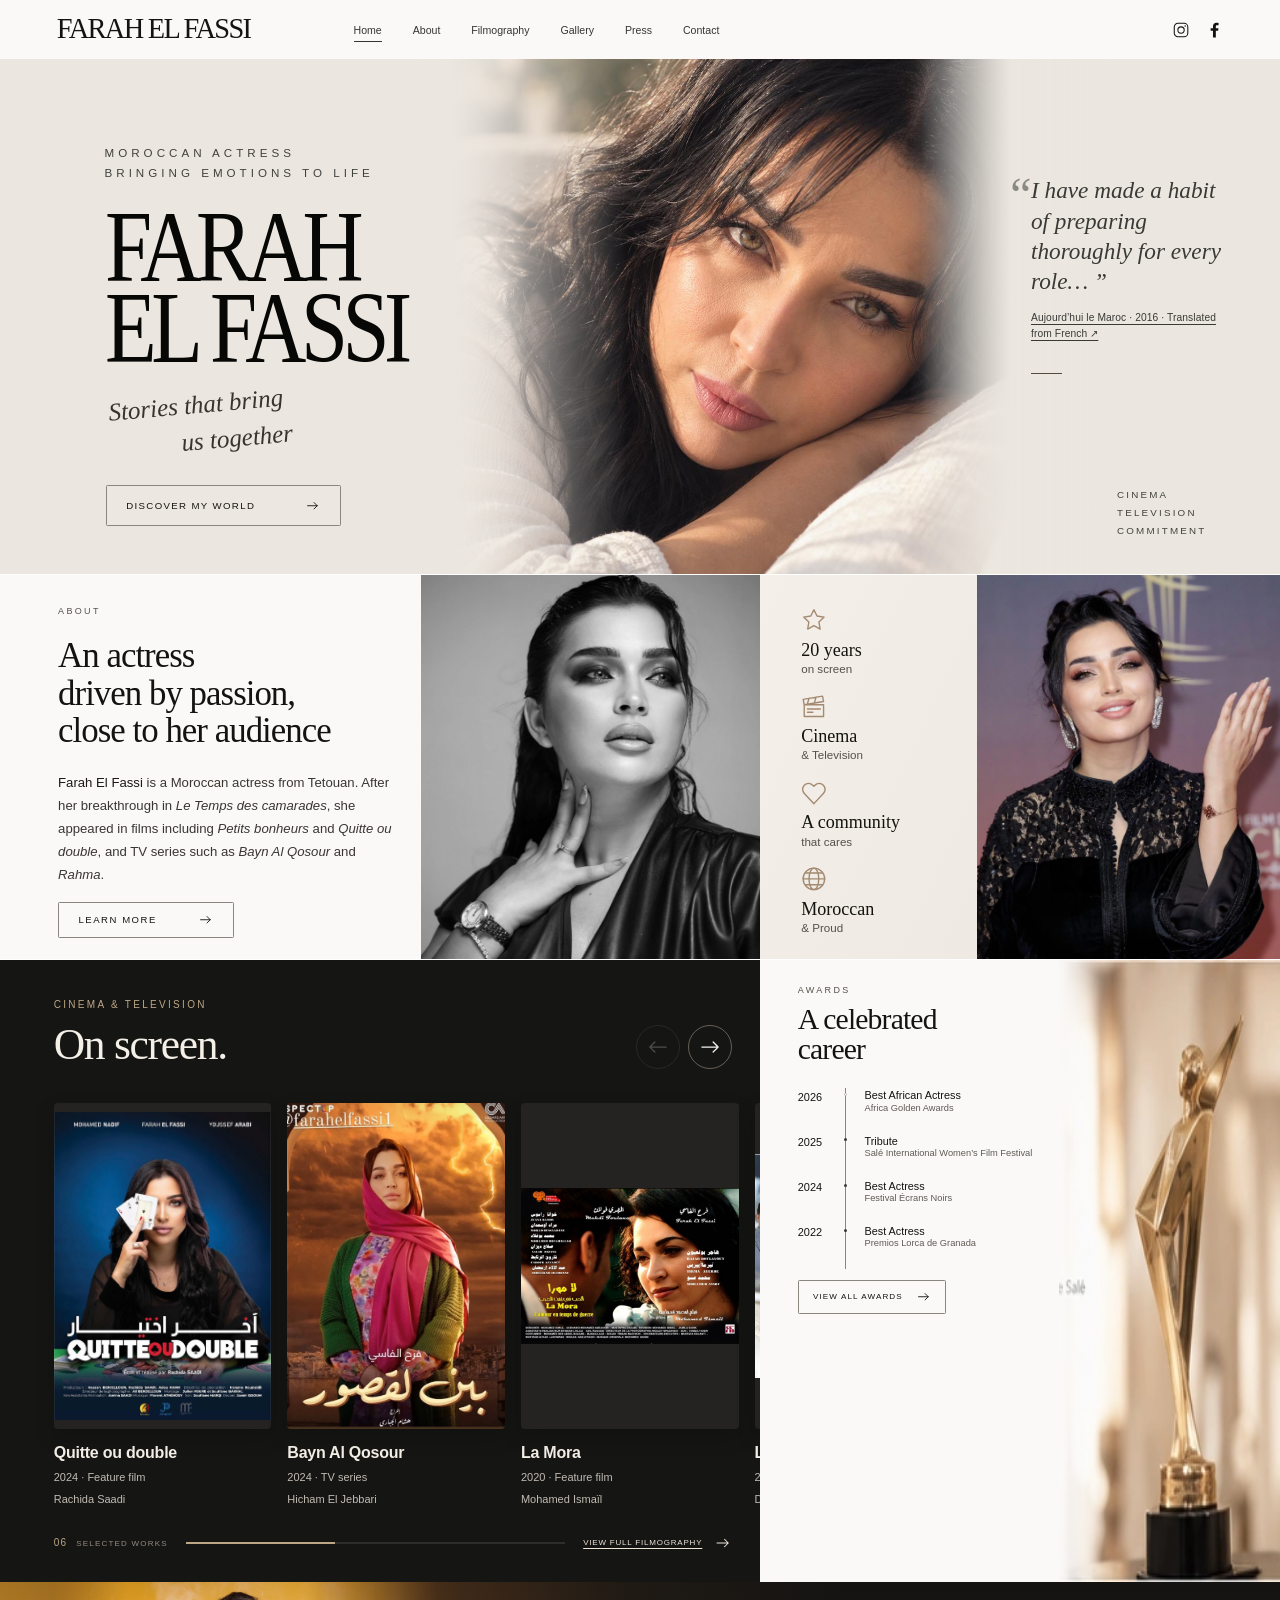
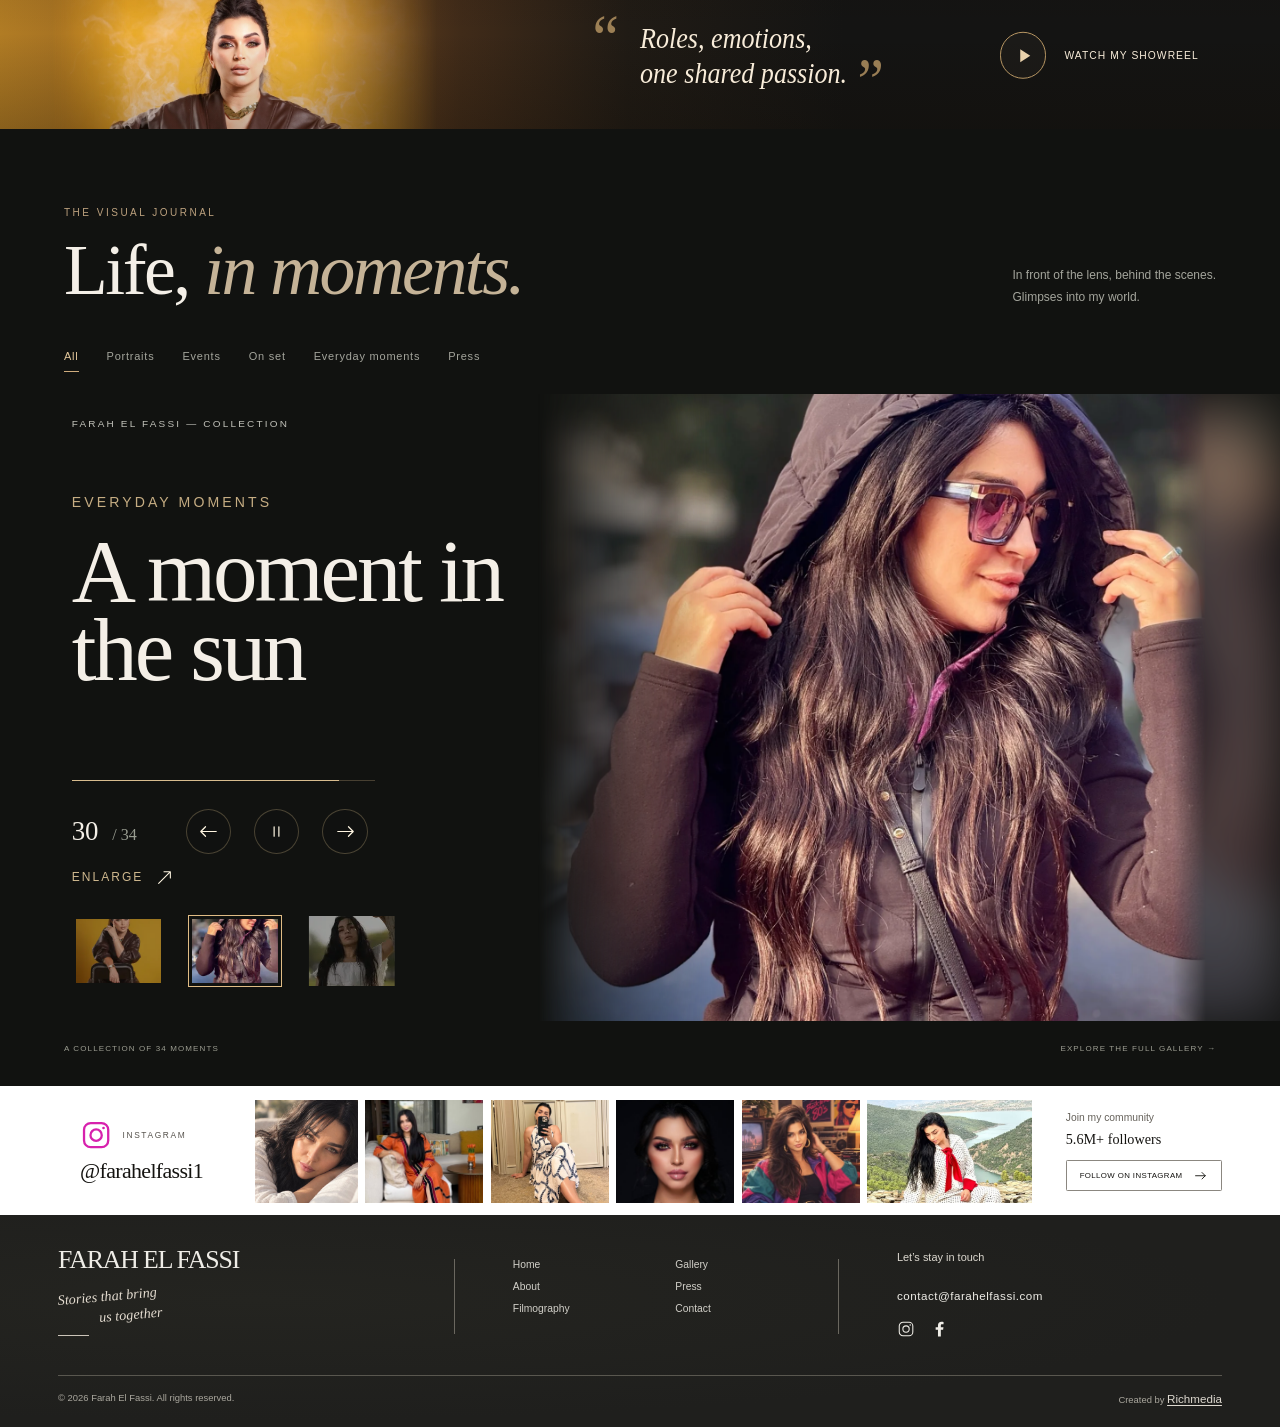
==== commit e22613b3: "Polish English copy and localize form validation" ====
--- a/en/index.html
+++ b/en/index.html
@@ -39,7 +39,7 @@
       window.setTimeout(() => document.documentElement.classList.remove('cinema-enter'), 3800);
     }
   </script>
-  <script src="script.js?v=verified-content-2" defer></script>
+  <script src="script.js?v=english-copy-2" defer></script>
 </head>
 <body data-page="home">
   <div class="cinema-intro" aria-hidden="true">
@@ -110,8 +110,8 @@
       <section class="about" id="a-propos" aria-labelledby="about-title">
         <div class="about-copy">
           <p class="eyebrow" data-i18n="aboutLabel">ABOUT</p>
-          <h2 id="about-title" data-i18n="aboutTitle">An actress<br>passionate, committed<br>close to her audience</h2>
-          <p class="about-description" data-i18n="aboutText"><strong>Farah El Fassi</strong> is a Moroccan actress from Tetouan. First recognised for <em>Le Temps des camarades</em>, she has continued her film career with <em>Petits bonheurs</em> and <em>Quitte ou double</em>, and her television work with <em>Bayn Al Qosour</em> and <em>Rahma</em>.</p>
+          <h2 id="about-title" data-i18n="aboutTitle">An actress<br>driven by passion,<br>close to her audience</h2>
+          <p class="about-description" data-i18n="aboutText"><strong>Farah El Fassi</strong> is a Moroccan actress from Tetouan. After her breakthrough in <em>Le Temps des camarades</em>, she appeared in films including <em>Petits bonheurs</em> and <em>Quitte ou double</em>, and TV series such as <em>Bayn Al Qosour</em> and <em>Rahma</em>.</p>
           <a class="outline-button" href="a-propos.html"><span data-i18n="more">LEARN MORE</span><svg class="icon"><use href="#i-arrow"/></svg></a>
         </div>
         <figure class="about-portrait"><img src="../assets/gallery/img_1605.webp" alt="Black-and-white portrait of Farah El Fassi with her hand near her face" width="1500" height="2000" loading="lazy"></figure>
@@ -140,7 +140,7 @@
           <img class="awards-photo" src="../assets/trophee.webp" alt="Illustrative trophy" width="148" height="284" loading="lazy">
           <div class="awards-copy">
             <p class="eyebrow" data-i18n="awardsLabel">AWARDS</p>
-            <h2 data-i18n="awardsTitle">A journey<br>of recognition</h2>
+            <h2 data-i18n="awardsTitle">A celebrated<br>career</h2>
             <ol class="timeline">
               <li><time>2026</time><div><strong data-i18n="africanAward">Best African Actress</strong><span>Africa Golden Awards</span></div></li>
               <li><time>2025</time><div><strong data-i18n="tribute">Tribute</strong><span data-i18n="saleFestival">Salé International Women’s Film Festival</span></div></li>
@@ -160,7 +160,7 @@
 
       <section class="gallery cinema-gallery" id="galerie" aria-labelledby="gallery-title" aria-roledescription="carousel">
         <div class="gallery-heading">
-          <div class="gallery-title"><p class="eyebrow" data-i18n="galleryLabel">THE VISUAL JOURNAL</p><h2 id="gallery-title" data-i18n="galleryTitle">Moments <em>of life.</em></h2></div>
+          <div class="gallery-title"><p class="eyebrow" data-i18n="galleryLabel">THE VISUAL JOURNAL</p><h2 id="gallery-title" data-i18n="galleryTitle">Life, <em>in moments.</em></h2></div>
           <p class="gallery-intro">In front of the lens, behind the scenes.<br>Glimpses into my world.</p>
         </div>
         <div class="gallery-filters" role="group" aria-label="Filter the gallery">
@@ -188,7 +188,7 @@
               <button class="cinema-arrow cinema-next" type="button" data-gallery-direction="1" aria-label="Next photo"><img class="cinema-icon" src="../assets/icons/arrow-right.svg" alt="" aria-hidden="true" width="24" height="24"></button>
             </div>
             <button class="cinema-expand" type="button" data-gallery-expand aria-label="Enlarge photograph">ENLARGE <img class="cinema-icon" src="../assets/icons/arrow-up-right.svg" alt="" aria-hidden="true" width="24" height="24"></button>
-            <div class="gallery-track" aria-label="Choose a photograph"><button class="gallery-item" type="button" data-category="portraits" data-image="../assets/gallery/img_1028.webp" data-caption="One presence, a thousand stories" aria-label="Show photo 1: One presence, a thousand stories" aria-pressed="true"><img src="../assets/gallery/img_1028-thumb.webp" alt="One presence, a thousand stories" width="240" height="180" loading="lazy"><span>01</span></button><button class="gallery-item" type="button" data-category="events" data-image="../assets/gallery/img_1179.webp" data-caption="On the red carpet in Marrakech" aria-label="Show photo 2: On the red carpet in Marrakech" aria-pressed="false"><img src="../assets/gallery/img_1179-thumb.webp" alt="On the red carpet in Marrakech" width="240" height="180" loading="lazy"><span>02</span></button><button class="gallery-item" type="button" data-category="portraits" data-image="../assets/gallery/img_3477.webp" data-caption="In the shade of the trees" aria-label="Show photo 3: In the shade of the trees" aria-pressed="false"><img src="../assets/gallery/img_3477-thumb.webp" alt="In the shade of the trees" width="240" height="180" loading="lazy"><span>03</span></button><button class="gallery-item" type="button" data-category="portraits" data-image="../assets/gallery/img_1605.webp" data-caption="The art of portraiture" aria-label="Show photo 4: The art of portraiture" aria-pressed="false"><img src="../assets/gallery/img_1605-thumb.webp" alt="The art of portraiture" width="240" height="180" loading="lazy"><span>04</span></button><button class="gallery-item" type="button" data-category="events" data-image="../assets/gallery/img_6303.webp" data-caption="In the spotlight" aria-label="Show photo 5: In the spotlight" aria-pressed="false"><img src="../assets/gallery/img_6303-thumb.webp" alt="In the spotlight" width="240" height="180" loading="lazy"><span>05</span></button><button class="gallery-item" type="button" data-category="life" data-image="../assets/gallery/img_7044.webp" data-caption="By the water" aria-label="Show photo 6: By the water" aria-pressed="false"><img src="../assets/gallery/img_7044-thumb.webp" alt="By the water" width="240" height="180" loading="lazy"><span>06</span></button><button class="gallery-item" type="button" data-category="portraits" data-image="../assets/gallery/img_1035.webp" data-caption="Golden light" aria-label="Show photo 7: Golden light" aria-pressed="false"><img src="../assets/gallery/img_1035-thumb.webp" alt="Golden light" width="240" height="180" loading="lazy"><span>07</span></button><button class="gallery-item" type="button" data-category="life" data-image="../assets/gallery/img_3471.webp" data-rotation="-90" data-caption="Free as the wind" aria-label="Show photo 8: Free as the wind" aria-pressed="false"><img src="../assets/gallery/img_3471-thumb.webp" alt="Free as the wind" width="240" height="180" loading="lazy"><span>08</span></button><button class="gallery-item" type="button" data-category="portraits" data-image="../assets/gallery/img_5991.webp" data-caption="Between appointments" aria-label="Show photo 9: Between appointments" aria-pressed="false"><img src="../assets/gallery/img_5991-thumb.webp" alt="Between appointments" width="240" height="180" loading="lazy"><span>09</span></button><button class="gallery-item" type="button" data-category="portraits" data-image="../assets/gallery/img_5988.webp" data-caption="A moment to myself" aria-label="Show photo 10: A moment to myself" aria-pressed="false"><img src="../assets/gallery/img_5988-thumb.webp" alt="A moment to myself" width="240" height="180" loading="lazy"><span>10</span></button><button class="gallery-item" type="button" data-category="portraits" data-image="../assets/gallery/img_6368.webp" data-caption="Elegance in natural light" aria-label="Show photo 11: Elegance in natural light" aria-pressed="false"><img src="../assets/gallery/img_6368-thumb.webp" alt="Elegance in natural light" width="240" height="180" loading="lazy"><span>11</span></button><button class="gallery-item" type="button" data-category="events" data-image="../assets/gallery/img_5361.webp" data-caption="A moment of recognition" aria-label="Show photo 12: A moment of recognition" aria-pressed="false"><img src="../assets/gallery/img_5361-thumb.webp" alt="A moment of recognition" width="240" height="180" loading="lazy"><span>12</span></button><button class="gallery-item" type="button" data-category="sets" data-image="../assets/gallery/img_7459.webp" data-caption="Emotion on screen" aria-label="Show photo 13: Emotion on screen" aria-pressed="false"><img src="../assets/gallery/img_7459-thumb.webp" alt="Emotion on screen" width="240" height="180" loading="lazy"><span>13</span></button><button class="gallery-item" type="button" data-category="sets" data-image="../assets/gallery/img_2335.webp" data-caption="Behind the monitor" aria-label="Show photo 14: Behind the monitor" aria-pressed="false"><img src="../assets/gallery/img_2335-thumb.webp" alt="Behind the monitor" width="240" height="180" loading="lazy"><span>14</span></button><button class="gallery-item" type="button" data-category="sets" data-image="../assets/gallery/img_2342.webp" data-caption="Between takes" aria-label="Show photo 15: Between takes" aria-pressed="false"><img src="../assets/gallery/img_2342-thumb.webp" alt="Between takes" width="240" height="180" loading="lazy"><span>15</span></button><button class="gallery-item" type="button" data-category="sets" data-image="../assets/gallery/img_3344.webp" data-caption="Behind the scenes" aria-label="Show photo 16: Behind the scenes" aria-pressed="false"><img src="../assets/gallery/img_3344-thumb.webp" alt="Behind the scenes" width="240" height="180" loading="lazy"><span>16</span></button><button class="gallery-item" type="button" data-category="events" data-image="../assets/gallery/img_6286.webp" data-caption="A memory from the stage" aria-label="Show photo 17: A memory from the stage" aria-pressed="false"><img src="../assets/gallery/img_6286-thumb.webp" alt="A memory from the stage" width="240" height="180" loading="lazy"><span>17</span></button><button class="gallery-item" type="button" data-category="events" data-image="../assets/gallery/img_4657.webp" data-caption="Red carpet elegance" aria-label="Show photo 18: Red carpet elegance" aria-pressed="false"><img src="../assets/gallery/img_4657-thumb.webp" alt="Red carpet elegance" width="240" height="180" loading="lazy"><span>18</span></button><button class="gallery-item" type="button" data-category="portraits" data-image="../assets/gallery/img_9424.webp" data-caption="A light, a gaze" aria-label="Show photo 19: A light, a gaze" aria-pressed="false"><img src="../assets/gallery/img_9424-thumb.webp" alt="A light, a gaze" width="240" height="180" loading="lazy"><span>19</span></button><button class="gallery-item" type="button" data-category="portraits" data-image="../assets/gallery/img_0166.webp" data-caption="Under a shower of stars" aria-label="Show photo 20: Under a shower of stars" aria-pressed="false"><img src="../assets/gallery/img_0166-thumb.webp" alt="Under a shower of stars" width="240" height="180" loading="lazy"><span>20</span></button><button class="gallery-item" type="button" data-category="press" data-image="../assets/gallery/img_4655.webp" data-caption="In the press" aria-label="Show photo 21: In the press" aria-pressed="false"><img src="../assets/gallery/img_4655-thumb.webp" alt="In the press" width="240" height="180" loading="lazy"><span>21</span></button><button class="gallery-item" type="button" data-category="portraits" data-image="../assets/gallery/img_0163.webp" data-caption="Flashes of red" aria-label="Show photo 22: Flashes of red" aria-pressed="false"><img src="../assets/gallery/img_0163-thumb.webp" alt="Flashes of red" width="240" height="180" loading="lazy"><span>22</span></button><button class="gallery-item" type="button" data-category="events" data-image="../assets/gallery/img_1413.webp" data-caption="An evening smile" aria-label="Show photo 23: An evening smile" aria-pressed="false"><img src="../assets/gallery/img_1413-thumb.webp" alt="An evening smile" width="240" height="180" loading="lazy"><span>23</span></button><button class="gallery-item" type="button" data-category="portraits" data-image="../assets/gallery/img_1500.webp" data-caption="The softness of a moment" aria-label="Show photo 24: The softness of a moment" aria-pressed="false"><img src="../assets/gallery/img_1500-thumb.webp" alt="The softness of a moment" width="240" height="180" loading="lazy"><span>24</span></button><button class="gallery-item" type="button" data-category="events" data-image="../assets/gallery/img_1187.webp" data-caption="A glance in Marrakech" aria-label="Show photo 25: A glance in Marrakech" aria-pressed="false"><img src="../assets/gallery/img_1187-thumb.webp" alt="A glance in Marrakech" width="240" height="180" loading="lazy"><span>25</span></button><button class="gallery-item" type="button" data-category="portraits" data-image="../assets/gallery/img_1033.webp" data-caption="Facing the light" aria-label="Show photo 26: Facing the light" aria-pressed="false"><img src="../assets/gallery/img_1033-thumb.webp" alt="Facing the light" width="240" height="180" loading="lazy"><span>26</span></button><button class="gallery-item" type="button" data-category="portraits" data-image="../assets/gallery/img_1029.webp" data-caption="A golden breeze" aria-label="Show photo 27: A golden breeze" aria-pressed="false"><img src="../assets/gallery/img_1029-thumb.webp" alt="A golden breeze" width="240" height="180" loading="lazy"><span>27</span></button><button class="gallery-item" type="button" data-category="portraits" data-image="../assets/gallery/img_1031.webp" data-caption="A lingering gaze" aria-label="Show photo 28: A lingering gaze" aria-pressed="false"><img src="../assets/gallery/img_1031-thumb.webp" alt="A lingering gaze" width="240" height="180" loading="lazy"><span>28</span></button><button class="gallery-item" type="button" data-category="portraits" data-image="../assets/gallery/img_1030.webp" data-caption="The shades of a glance" aria-label="Show photo 29: The shades of a glance" aria-pressed="false"><img src="../assets/gallery/img_1030-thumb.webp" alt="The shades of a glance" width="240" height="180" loading="lazy"><span>29</span></button><button class="gallery-item" type="button" data-category="life" data-image="../assets/gallery/img_2830.webp" data-caption="A moment in the sun" aria-label="Show photo 30: A moment in the sun" aria-pressed="false"><img src="../assets/gallery/img_2830-thumb.webp" alt="A moment in the sun" width="240" height="180" loading="lazy"><span>30</span></button><button class="gallery-item" type="button" data-category="portraits" data-image="../assets/gallery/img_3475.webp" data-rotation="-90" data-caption="Light in the open air" aria-label="Show photo 31: Light in the open air" aria-pressed="false"><img src="../assets/gallery/img_3475-thumb.webp" alt="Light in the open air" width="240" height="180" loading="lazy"><span>31</span></button><button class="gallery-item" type="button" data-category="life" data-image="../assets/gallery/img_3473.webp" data-rotation="-90" data-caption="An escape in white" aria-label="Show photo 32: An escape in white" aria-pressed="false"><img src="../assets/gallery/img_3473-thumb.webp" alt="An escape in white" width="240" height="180" loading="lazy"><span>32</span></button><button class="gallery-item" type="button" data-category="portraits" data-image="../assets/gallery/img_3458.webp" data-caption="Between shadow and light" aria-label="Show photo 33: Between shadow and light" aria-pressed="false"><img src="../assets/gallery/img_3458-thumb.webp" alt="Between shadow and light" width="240" height="180" loading="lazy"><span>33</span></button><button class="gallery-item" type="button" data-category="portraits" data-image="../assets/gallery/img_3459.webp" data-caption="The poetry of the outdoors" aria-label="Show photo 34: The poetry of the outdoors" aria-pressed="false"><img src="../assets/gallery/img_3459-thumb.webp" alt="The poetry of the outdoors" width="240" height="180" loading="lazy"><span>34</span></button></div>
+            <div class="gallery-track" aria-label="Choose a photograph"><button class="gallery-item" type="button" data-category="portraits" data-image="../assets/gallery/img_1028.webp" data-caption="A presence, a thousand stories" aria-label="Show photo 1: A presence, a thousand stories" aria-pressed="true"><img src="../assets/gallery/img_1028-thumb.webp" alt="A presence, a thousand stories" width="240" height="180" loading="lazy"><span>01</span></button><button class="gallery-item" type="button" data-category="events" data-image="../assets/gallery/img_1179.webp" data-caption="On the red carpet in Marrakech" aria-label="Show photo 2: On the red carpet in Marrakech" aria-pressed="false"><img src="../assets/gallery/img_1179-thumb.webp" alt="On the red carpet in Marrakech" width="240" height="180" loading="lazy"><span>02</span></button><button class="gallery-item" type="button" data-category="portraits" data-image="../assets/gallery/img_3477.webp" data-caption="In the shade of the trees" aria-label="Show photo 3: In the shade of the trees" aria-pressed="false"><img src="../assets/gallery/img_3477-thumb.webp" alt="In the shade of the trees" width="240" height="180" loading="lazy"><span>03</span></button><button class="gallery-item" type="button" data-category="portraits" data-image="../assets/gallery/img_1605.webp" data-caption="The art of portraiture" aria-label="Show photo 4: The art of portraiture" aria-pressed="false"><img src="../assets/gallery/img_1605-thumb.webp" alt="The art of portraiture" width="240" height="180" loading="lazy"><span>04</span></button><button class="gallery-item" type="button" data-category="events" data-image="../assets/gallery/img_6303.webp" data-caption="In the spotlight" aria-label="Show photo 5: In the spotlight" aria-pressed="false"><img src="../assets/gallery/img_6303-thumb.webp" alt="In the spotlight" width="240" height="180" loading="lazy"><span>05</span></button><button class="gallery-item" type="button" data-category="life" data-image="../assets/gallery/img_7044.webp" data-caption="By the water" aria-label="Show photo 6: By the water" aria-pressed="false"><img src="../assets/gallery/img_7044-thumb.webp" alt="By the water" width="240" height="180" loading="lazy"><span>06</span></button><button class="gallery-item" type="button" data-category="portraits" data-image="../assets/gallery/img_1035.webp" data-caption="Golden light" aria-label="Show photo 7: Golden light" aria-pressed="false"><img src="../assets/gallery/img_1035-thumb.webp" alt="Golden light" width="240" height="180" loading="lazy"><span>07</span></button><button class="gallery-item" type="button" data-category="life" data-image="../assets/gallery/img_3471.webp" data-rotation="-90" data-caption="Free as the wind" aria-label="Show photo 8: Free as the wind" aria-pressed="false"><img src="../assets/gallery/img_3471-thumb.webp" alt="Free as the wind" width="240" height="180" loading="lazy"><span>08</span></button><button class="gallery-item" type="button" data-category="portraits" data-image="../assets/gallery/img_5991.webp" data-caption="Between appointments" aria-label="Show photo 9: Between appointments" aria-pressed="false"><img src="../assets/gallery/img_5991-thumb.webp" alt="Between appointments" width="240" height="180" loading="lazy"><span>09</span></button><button class="gallery-item" type="button" data-category="portraits" data-image="../assets/gallery/img_5988.webp" data-caption="A moment to myself" aria-label="Show photo 10: A moment to myself" aria-pressed="false"><img src="../assets/gallery/img_5988-thumb.webp" alt="A moment to myself" width="240" height="180" loading="lazy"><span>10</span></button><button class="gallery-item" type="button" data-category="portraits" data-image="../assets/gallery/img_6368.webp" data-caption="Elegance in natural light" aria-label="Show photo 11: Elegance in natural light" aria-pressed="false"><img src="../assets/gallery/img_6368-thumb.webp" alt="Elegance in natural light" width="240" height="180" loading="lazy"><span>11</span></button><button class="gallery-item" type="button" data-category="events" data-image="../assets/gallery/img_5361.webp" data-caption="A moment of recognition" aria-label="Show photo 12: A moment of recognition" aria-pressed="false"><img src="../assets/gallery/img_5361-thumb.webp" alt="A moment of recognition" width="240" height="180" loading="lazy"><span>12</span></button><button class="gallery-item" type="button" data-category="sets" data-image="../assets/gallery/img_7459.webp" data-caption="Emotion on screen" aria-label="Show photo 13: Emotion on screen" aria-pressed="false"><img src="../assets/gallery/img_7459-thumb.webp" alt="Emotion on screen" width="240" height="180" loading="lazy"><span>13</span></button><button class="gallery-item" type="button" data-category="sets" data-image="../assets/gallery/img_2335.webp" data-caption="Behind the monitor" aria-label="Show photo 14: Behind the monitor" aria-pressed="false"><img src="../assets/gallery/img_2335-thumb.webp" alt="Behind the monitor" width="240" height="180" loading="lazy"><span>14</span></button><button class="gallery-item" type="button" data-category="sets" data-image="../assets/gallery/img_2342.webp" data-caption="Between takes" aria-label="Show photo 15: Between takes" aria-pressed="false"><img src="../assets/gallery/img_2342-thumb.webp" alt="Between takes" width="240" height="180" loading="lazy"><span>15</span></button><button class="gallery-item" type="button" data-category="sets" data-image="../assets/gallery/img_3344.webp" data-caption="Behind the scenes" aria-label="Show photo 16: Behind the scenes" aria-pressed="false"><img src="../assets/gallery/img_3344-thumb.webp" alt="Behind the scenes" width="240" height="180" loading="lazy"><span>16</span></button><button class="gallery-item" type="button" data-category="events" data-image="../assets/gallery/img_6286.webp" data-caption="A memory from the stage" aria-label="Show photo 17: A memory from the stage" aria-pressed="false"><img src="../assets/gallery/img_6286-thumb.webp" alt="A memory from the stage" width="240" height="180" loading="lazy"><span>17</span></button><button class="gallery-item" type="button" data-category="events" data-image="../assets/gallery/img_4657.webp" data-caption="Red carpet elegance" aria-label="Show photo 18: Red carpet elegance" aria-pressed="false"><img src="../assets/gallery/img_4657-thumb.webp" alt="Red carpet elegance" width="240" height="180" loading="lazy"><span>18</span></button><button class="gallery-item" type="button" data-category="portraits" data-image="../assets/gallery/img_9424.webp" data-caption="A gaze in the light" aria-label="Show photo 19: A gaze in the light" aria-pressed="false"><img src="../assets/gallery/img_9424-thumb.webp" alt="A gaze in the light" width="240" height="180" loading="lazy"><span>19</span></button><button class="gallery-item" type="button" data-category="portraits" data-image="../assets/gallery/img_0166.webp" data-caption="Beneath the stars" aria-label="Show photo 20: Beneath the stars" aria-pressed="false"><img src="../assets/gallery/img_0166-thumb.webp" alt="Beneath the stars" width="240" height="180" loading="lazy"><span>20</span></button><button class="gallery-item" type="button" data-category="press" data-image="../assets/gallery/img_4655.webp" data-caption="In the press" aria-label="Show photo 21: In the press" aria-pressed="false"><img src="../assets/gallery/img_4655-thumb.webp" alt="In the press" width="240" height="180" loading="lazy"><span>21</span></button><button class="gallery-item" type="button" data-category="portraits" data-image="../assets/gallery/img_0163.webp" data-caption="Flashes of red" aria-label="Show photo 22: Flashes of red" aria-pressed="false"><img src="../assets/gallery/img_0163-thumb.webp" alt="Flashes of red" width="240" height="180" loading="lazy"><span>22</span></button><button class="gallery-item" type="button" data-category="events" data-image="../assets/gallery/img_1413.webp" data-caption="An evening smile" aria-label="Show photo 23: An evening smile" aria-pressed="false"><img src="../assets/gallery/img_1413-thumb.webp" alt="An evening smile" width="240" height="180" loading="lazy"><span>23</span></button><button class="gallery-item" type="button" data-category="portraits" data-image="../assets/gallery/img_1500.webp" data-caption="A quiet moment" aria-label="Show photo 24: A quiet moment" aria-pressed="false"><img src="../assets/gallery/img_1500-thumb.webp" alt="A quiet moment" width="240" height="180" loading="lazy"><span>24</span></button><button class="gallery-item" type="button" data-category="events" data-image="../assets/gallery/img_1187.webp" data-caption="A glance in Marrakech" aria-label="Show photo 25: A glance in Marrakech" aria-pressed="false"><img src="../assets/gallery/img_1187-thumb.webp" alt="A glance in Marrakech" width="240" height="180" loading="lazy"><span>25</span></button><button class="gallery-item" type="button" data-category="portraits" data-image="../assets/gallery/img_1033.webp" data-caption="Facing the light" aria-label="Show photo 26: Facing the light" aria-pressed="false"><img src="../assets/gallery/img_1033-thumb.webp" alt="Facing the light" width="240" height="180" loading="lazy"><span>26</span></button><button class="gallery-item" type="button" data-category="portraits" data-image="../assets/gallery/img_1029.webp" data-caption="A golden breeze" aria-label="Show photo 27: A golden breeze" aria-pressed="false"><img src="../assets/gallery/img_1029-thumb.webp" alt="A golden breeze" width="240" height="180" loading="lazy"><span>27</span></button><button class="gallery-item" type="button" data-category="portraits" data-image="../assets/gallery/img_1031.webp" data-caption="A lingering gaze" aria-label="Show photo 28: A lingering gaze" aria-pressed="false"><img src="../assets/gallery/img_1031-thumb.webp" alt="A lingering gaze" width="240" height="180" loading="lazy"><span>28</span></button><button class="gallery-item" type="button" data-category="portraits" data-image="../assets/gallery/img_1030.webp" data-caption="The many shades of a gaze" aria-label="Show photo 29: The many shades of a gaze" aria-pressed="false"><img src="../assets/gallery/img_1030-thumb.webp" alt="The many shades of a gaze" width="240" height="180" loading="lazy"><span>29</span></button><button class="gallery-item" type="button" data-category="life" data-image="../assets/gallery/img_2830.webp" data-caption="A moment in the sun" aria-label="Show photo 30: A moment in the sun" aria-pressed="false"><img src="../assets/gallery/img_2830-thumb.webp" alt="A moment in the sun" width="240" height="180" loading="lazy"><span>30</span></button><button class="gallery-item" type="button" data-category="portraits" data-image="../assets/gallery/img_3475.webp" data-rotation="-90" data-caption="Light in the open air" aria-label="Show photo 31: Light in the open air" aria-pressed="false"><img src="../assets/gallery/img_3475-thumb.webp" alt="Light in the open air" width="240" height="180" loading="lazy"><span>31</span></button><button class="gallery-item" type="button" data-category="life" data-image="../assets/gallery/img_3473.webp" data-rotation="-90" data-caption="An escape in white" aria-label="Show photo 32: An escape in white" aria-pressed="false"><img src="../assets/gallery/img_3473-thumb.webp" alt="An escape in white" width="240" height="180" loading="lazy"><span>32</span></button><button class="gallery-item" type="button" data-category="portraits" data-image="../assets/gallery/img_3458.webp" data-caption="Between shadow and light" aria-label="Show photo 33: Between shadow and light" aria-pressed="false"><img src="../assets/gallery/img_3458-thumb.webp" alt="Between shadow and light" width="240" height="180" loading="lazy"><span>33</span></button><button class="gallery-item" type="button" data-category="portraits" data-image="../assets/gallery/img_3459.webp" data-caption="Poetry in the open air" aria-label="Show photo 34: Poetry in the open air" aria-pressed="false"><img src="../assets/gallery/img_3459-thumb.webp" alt="Poetry in the open air" width="240" height="180" loading="lazy"><span>34</span></button></div>
           </div>
         </div>
         <p class="cinema-footnote"><span>A COLLECTION OF 34 MOMENTS</span><a href="galerie.html">EXPLORE THE FULL GALLERY →</a></p>
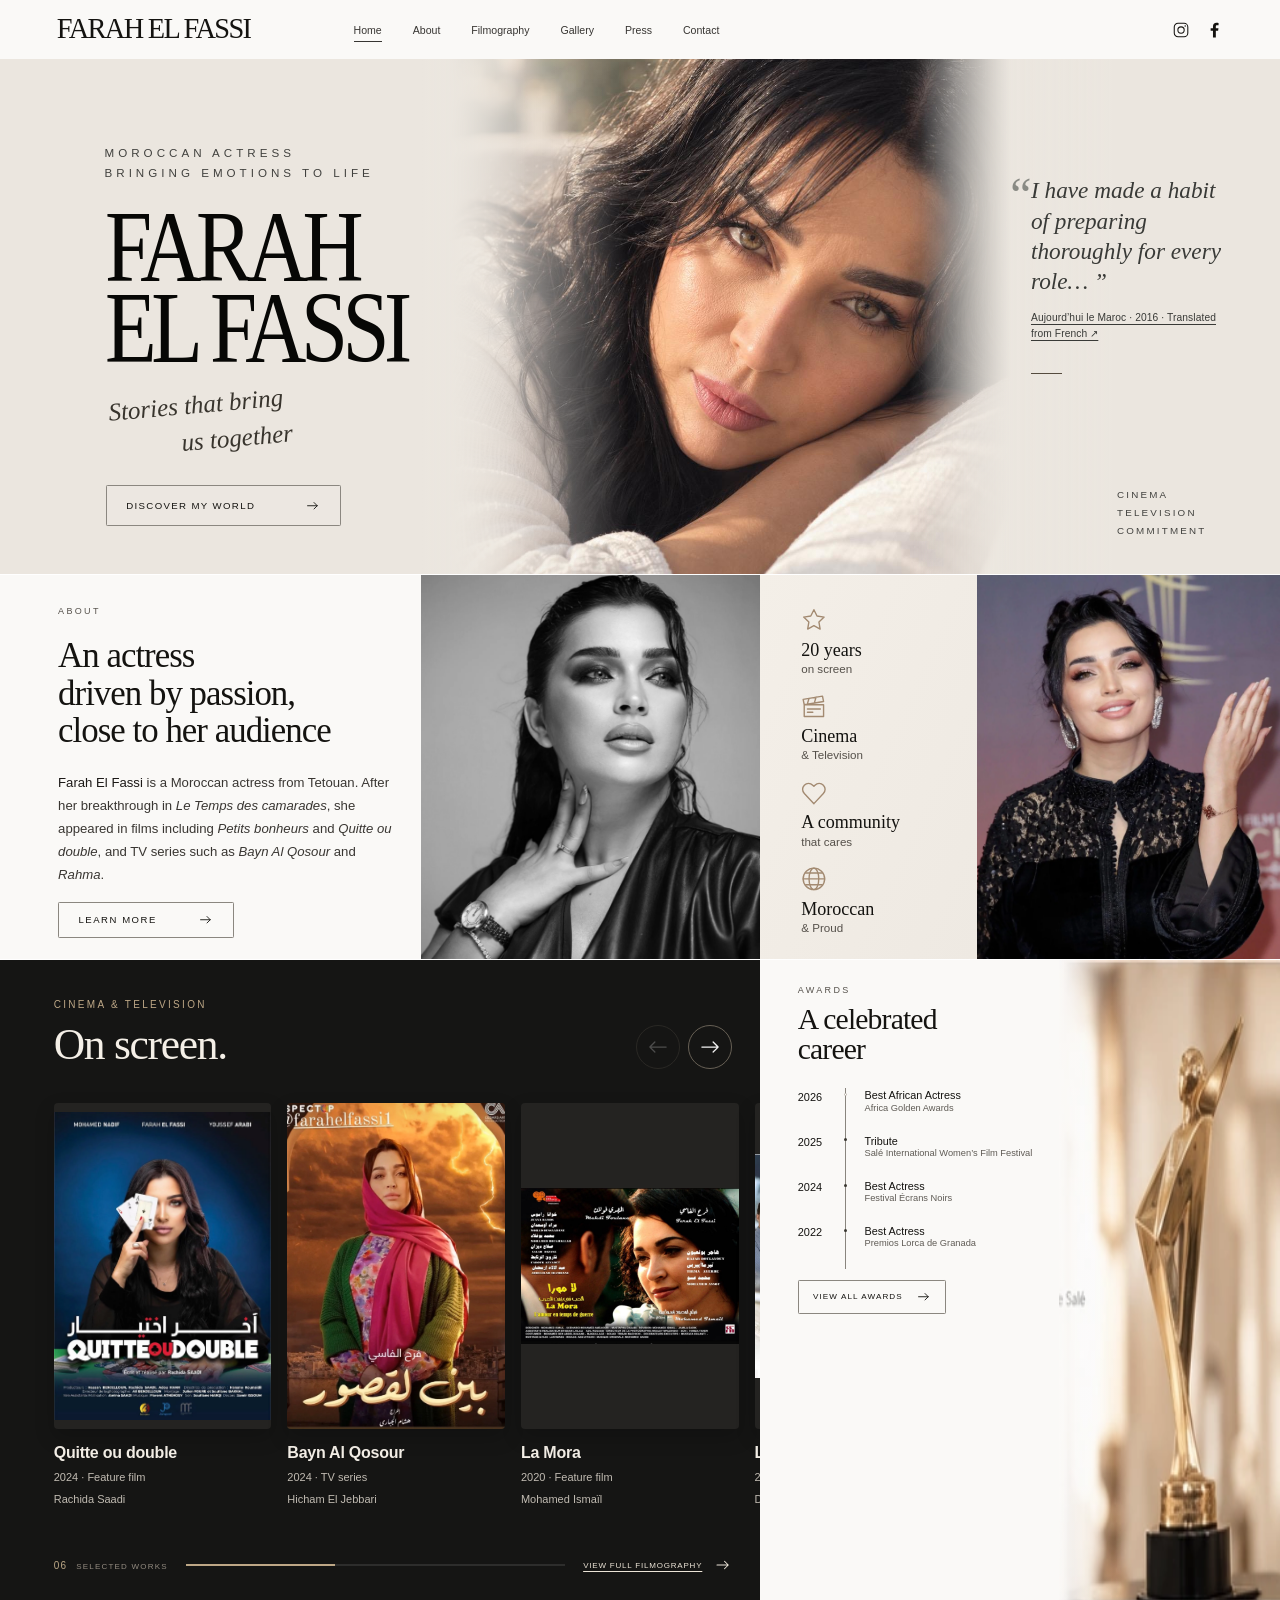
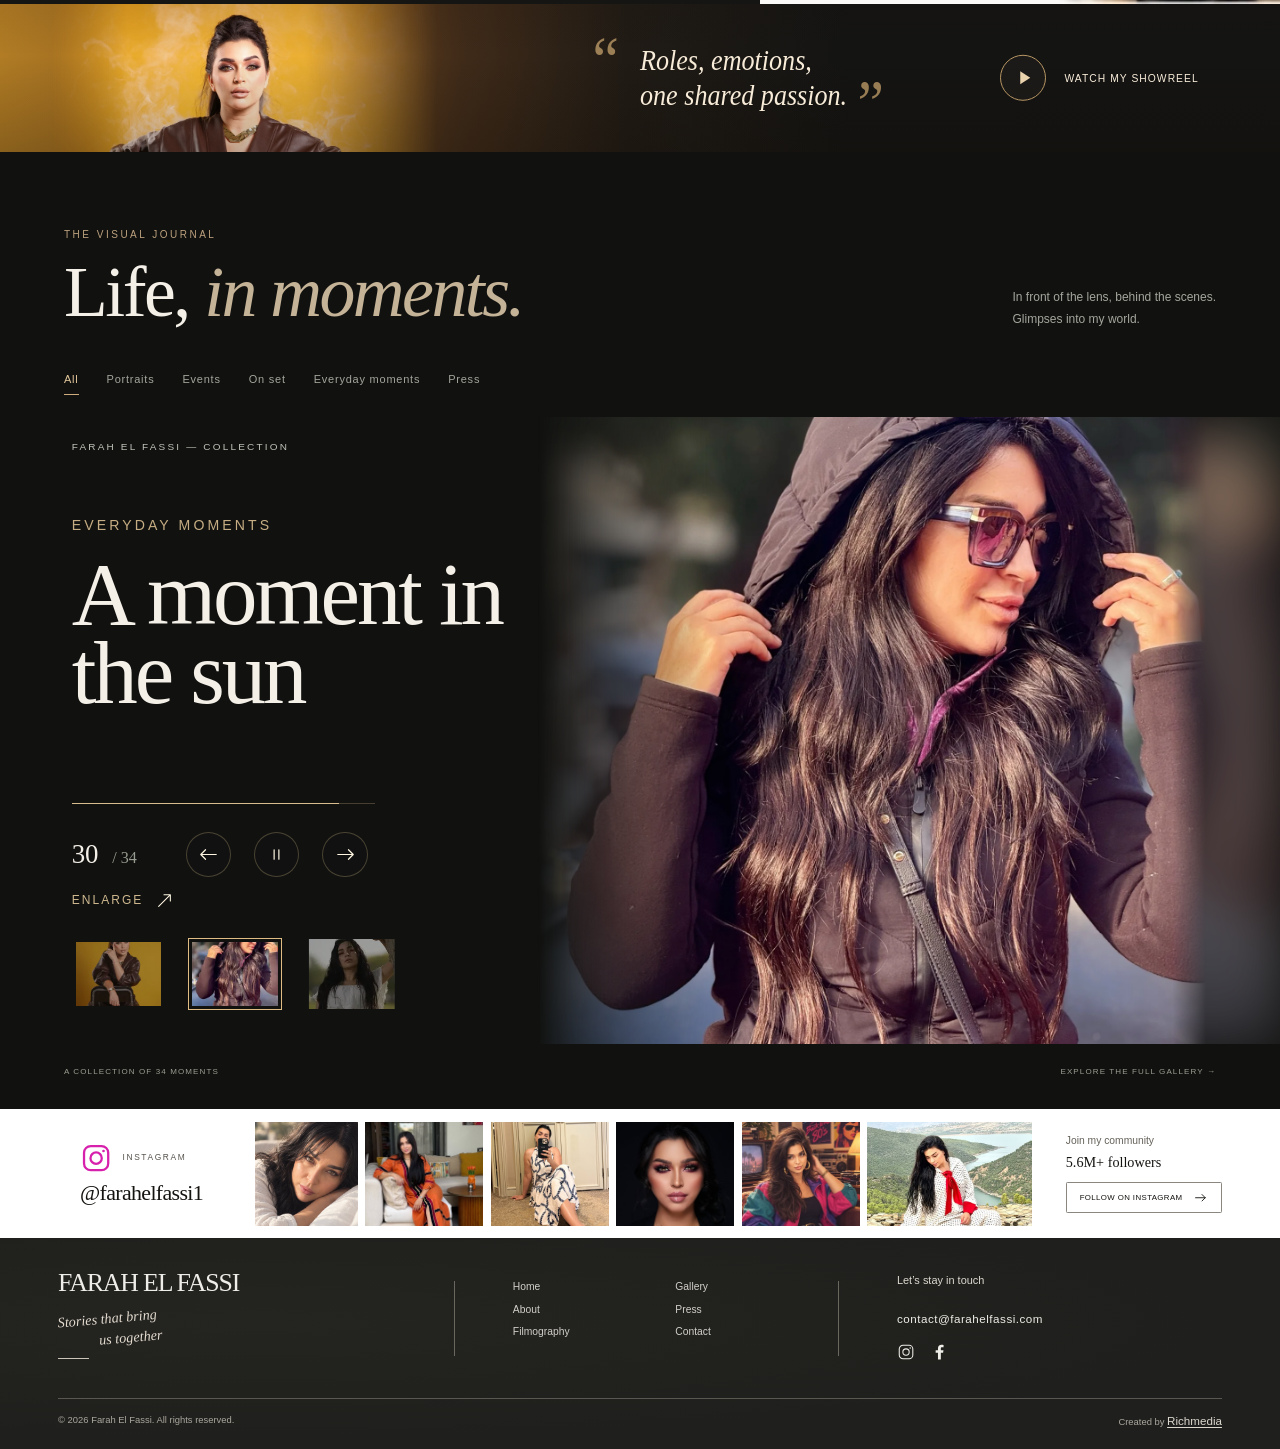
==== commit c458ce83: "Add sourced English film titles and clarify original press languages" ====
--- a/en/index.html
+++ b/en/index.html
@@ -39,8 +39,8 @@
       window.setTimeout(() => document.documentElement.classList.remove('cinema-enter'), 3800);
     }
   </script>
-  <script src="script.js?v=english-copy-2" defer></script>
-</head>
+  <script src="script.js?v=english-content-3" defer></script>
+<link rel="stylesheet" href="content.css?v=english-content-3"></head>
 <body data-page="home">
   <div class="cinema-intro" aria-hidden="true">
     <div class="cinema-intro-content">
@@ -133,7 +133,7 @@
               <button type="button" data-film-direction="1" aria-label="Next films" aria-controls="film-track"><img src="../assets/icons/arrow-right.svg" alt="" width="20" height="20"></button>
             </div>
           </div>
-          <div class="film-grid" id="film-track" tabindex="0" role="group" aria-roledescription="carousel" aria-label="Films and series, scroll horizontally"><button class="film-card" type="button" data-film="quitte"><span class="poster-wrap"><img src="../assets/films/quitte.webp" alt="Poster for Quitte ou double" loading="lazy"><span class="poster-hover"><svg class="icon"><use href="#i-plus"/></svg></span></span><strong>Quitte ou double</strong><span>2024 · Feature film</span><span class="film-director">Rachida Saadi</span></button><button class="film-card" type="button" data-film="bayn"><span class="poster-wrap"><img src="../assets/films/bayn.webp" alt="Poster for Bayn Al Qosour" loading="lazy"><span class="poster-hover"><svg class="icon"><use href="#i-plus"/></svg></span></span><strong>Bayn Al Qosour</strong><span>2024 · TV series</span><span class="film-director">Hicham El Jebbari</span></button><button class="film-card" type="button" data-film="mora"><span class="poster-wrap"><img src="../assets/films/mora-upload.jpg" alt="Poster for La Mora" loading="lazy"><span class="poster-hover"><svg class="icon"><use href="#i-plus"/></svg></span></span><strong>La Mora</strong><span>2020 · Feature film</span><span class="film-director">Mohamed Ismaïl</span></button><button class="film-card" type="button" data-film="page"><span class="poster-wrap"><img src="../assets/films/page.webp" alt="Poster for La Première Page" loading="lazy"><span class="poster-hover"><svg class="icon"><use href="#i-plus"/></svg></span></span><strong>La Première Page</strong><span>2018 · TV series</span><span class="film-director">Driss Roukhe</span></button><button class="film-card" type="button" data-film="espoirs"><span class="poster-wrap"><img src="../assets/films/espoirs.webp" alt="Poster for Dés… Espoirs" loading="lazy"><span class="poster-hover"><svg class="icon"><use href="#i-plus"/></svg></span></span><strong>Dés… Espoirs</strong><span>2015 · Feature film</span><span class="film-director">Mohamed Ismail</span></button><button class="film-card" type="button" data-film="bonheurs"><span class="poster-wrap"><img src="../assets/films/bonheurs.webp" alt="Poster for Petits bonheurs" loading="lazy"><span class="poster-hover"><svg class="icon"><use href="#i-plus"/></svg></span></span><strong>Petits bonheurs</strong><span>2015 · Feature film</span><span class="film-director">Mohamed Chrif Tribak</span></button><button class="film-card" type="button" data-film="coeur"><span class="poster-wrap"><img src="../assets/films/coeur.webp" alt="Poster for Cœur noyé" loading="lazy"><span class="poster-hover"><svg class="icon"><use href="#i-plus"/></svg></span></span><strong>Cœur noyé</strong><span>2014 · Feature film</span><span class="film-director">Farid Lakkimi</span></button><button class="film-card" type="button" data-film="boughaba"><span class="poster-wrap"><img src="../assets/films/boughaba-upload.jpg" alt="Poster for Boughaba" loading="lazy"><span class="poster-hover"><svg class="icon"><use href="#i-plus"/></svg></span></span><strong>Boughaba</strong><span>2013 · TV film</span><span class="film-director">Driss Roukhe</span></button></div>
+          <div class="film-grid" id="film-track" tabindex="0" role="group" aria-roledescription="carousel" aria-label="Films and series, scroll horizontally"><button class="film-card" type="button" data-film="quitte"><span class="poster-wrap"><img src="../assets/films/quitte.webp" alt="Poster for Quitte ou double" loading="lazy"><span class="poster-hover"><svg class="icon"><use href="#i-plus"/></svg></span></span><strong>Quitte ou double</strong><span>2024 · Feature film</span><span class="film-director">Rachida Saadi</span></button><button class="film-card" type="button" data-film="bayn"><span class="poster-wrap"><img src="../assets/films/bayn.webp" alt="Poster for Bayn Al Qosour" loading="lazy"><span class="poster-hover"><svg class="icon"><use href="#i-plus"/></svg></span></span><strong>Bayn Al Qosour</strong><span>2024 · TV series</span><span class="film-director">Hicham El Jebbari</span></button><button class="film-card" type="button" data-film="mora"><span class="poster-wrap"><img src="../assets/films/mora-upload.jpg" alt="Poster for La Mora" loading="lazy"><span class="poster-hover"><svg class="icon"><use href="#i-plus"/></svg></span></span><strong>La Mora</strong><span>2020 · Feature film</span><span class="film-director">Mohamed Ismaïl</span></button><button class="film-card" type="button" data-film="page"><span class="poster-wrap"><img src="../assets/films/page.webp" alt="Poster for La Première Page" loading="lazy"><span class="poster-hover"><svg class="icon"><use href="#i-plus"/></svg></span></span><strong>La Première Page</strong><span>2018 · TV series</span><span class="film-director">Driss Roukhe</span></button><button class="film-card" type="button" data-film="espoirs"><span class="poster-wrap"><img src="../assets/films/espoirs.webp" alt="Poster for Dés… Espoirs" loading="lazy"><span class="poster-hover"><svg class="icon"><use href="#i-plus"/></svg></span></span><strong>Dés… Espoirs</strong><span class="film-english-title">The...Hopes</span><span>2015 · Feature film</span><span class="film-director">Mohamed Ismail</span></button><button class="film-card" type="button" data-film="bonheurs"><span class="poster-wrap"><img src="../assets/films/bonheurs.webp" alt="Poster for Petits bonheurs" loading="lazy"><span class="poster-hover"><svg class="icon"><use href="#i-plus"/></svg></span></span><strong>Petits bonheurs</strong><span class="film-english-title">Small Pleasures</span><span>2015 · Feature film</span><span class="film-director">Mohamed Chrif Tribak</span></button><button class="film-card" type="button" data-film="coeur"><span class="poster-wrap"><img src="../assets/films/coeur.webp" alt="Poster for Cœur noyé" loading="lazy"><span class="poster-hover"><svg class="icon"><use href="#i-plus"/></svg></span></span><strong>Cœur noyé</strong><span class="film-english-title">Drowned Heart</span><span>2014 · Feature film</span><span class="film-director">Farid Lakkimi</span></button><button class="film-card" type="button" data-film="boughaba"><span class="poster-wrap"><img src="../assets/films/boughaba-upload.jpg" alt="Poster for Boughaba" loading="lazy"><span class="poster-hover"><svg class="icon"><use href="#i-plus"/></svg></span></span><strong>Boughaba</strong><span>2013 · TV film</span><span class="film-director">Driss Roukhe</span></button></div>
           <div class="filmography-footer"><span class="film-count">06 <span data-i18n="filmWorks">SELECTED WORKS</span></span><span class="film-progress" aria-hidden="true"><span></span></span><a class="text-link filmography-link" href="filmographie.html"><span data-i18n="allFilms">VIEW FULL FILMOGRAPHY</span><svg class="icon"><use href="#i-arrow"/></svg></a></div>
         </div>
         <div class="awards" id="distinctions">
--- a/en/content.css
+++ b/en/content.css
@@ -0,0 +1,14 @@
+/* Secondary, sourced English titles retain the original title's prominence. */
+.screen-movies, .catalogue-results, .film-grid, .modal-films { align-items: start; }
+.film-english-title {
+  display: block;
+  margin-block: 4px 6px;
+  font: 400 12px/1.4 var(--sans);
+  color: inherit;
+  opacity: .78;
+  white-space: normal;
+}
+.screen-card-info > strong:has(+ .film-english-title) { margin-bottom: 4px; }
+.screen-card-info > .film-english-title { font-size: clamp(10px, .85vw, 13px); }
+#dialog-body .film-english-detail { margin: 10px 0 18px; font: 24px/1.3 var(--serif); }
+.film-english-detail > span { display: block; margin-bottom: 4px; font: 10px/1.5 var(--sans); letter-spacing: .12em; text-transform: uppercase; opacity: .7; }
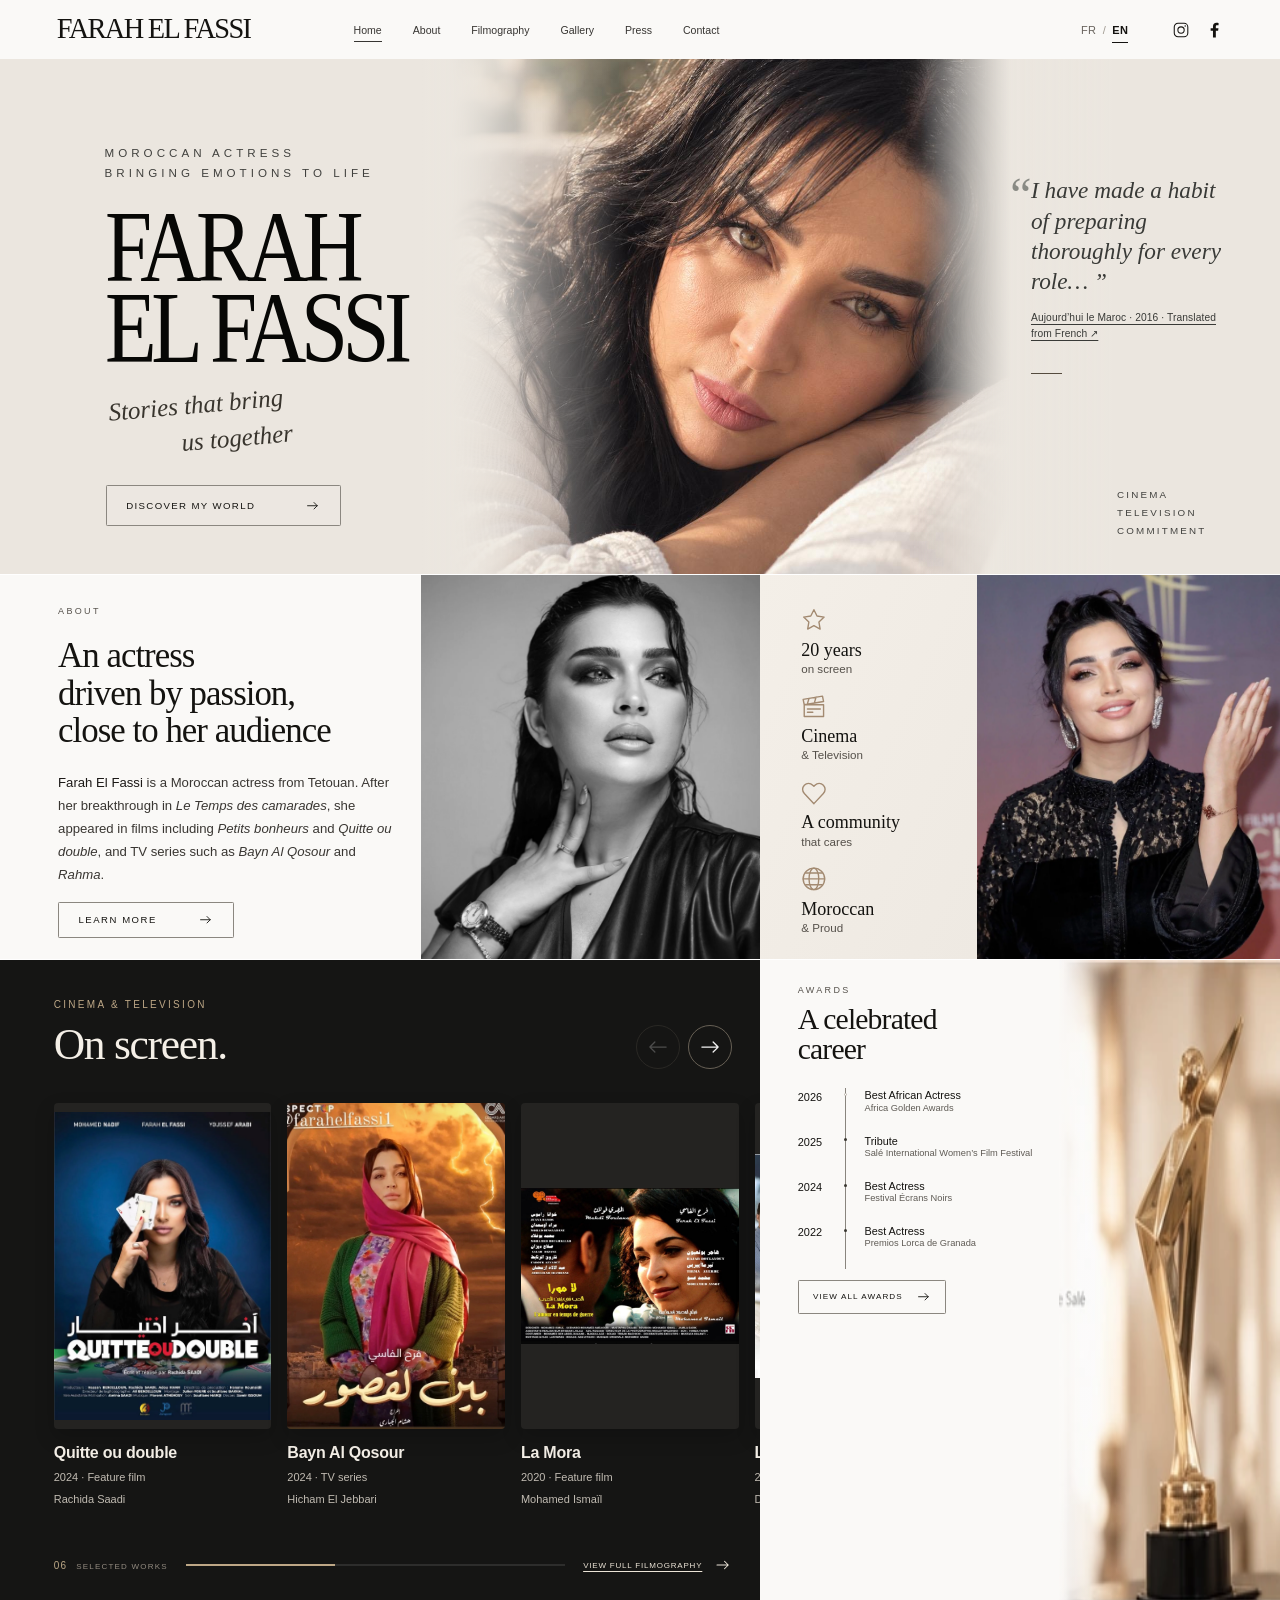
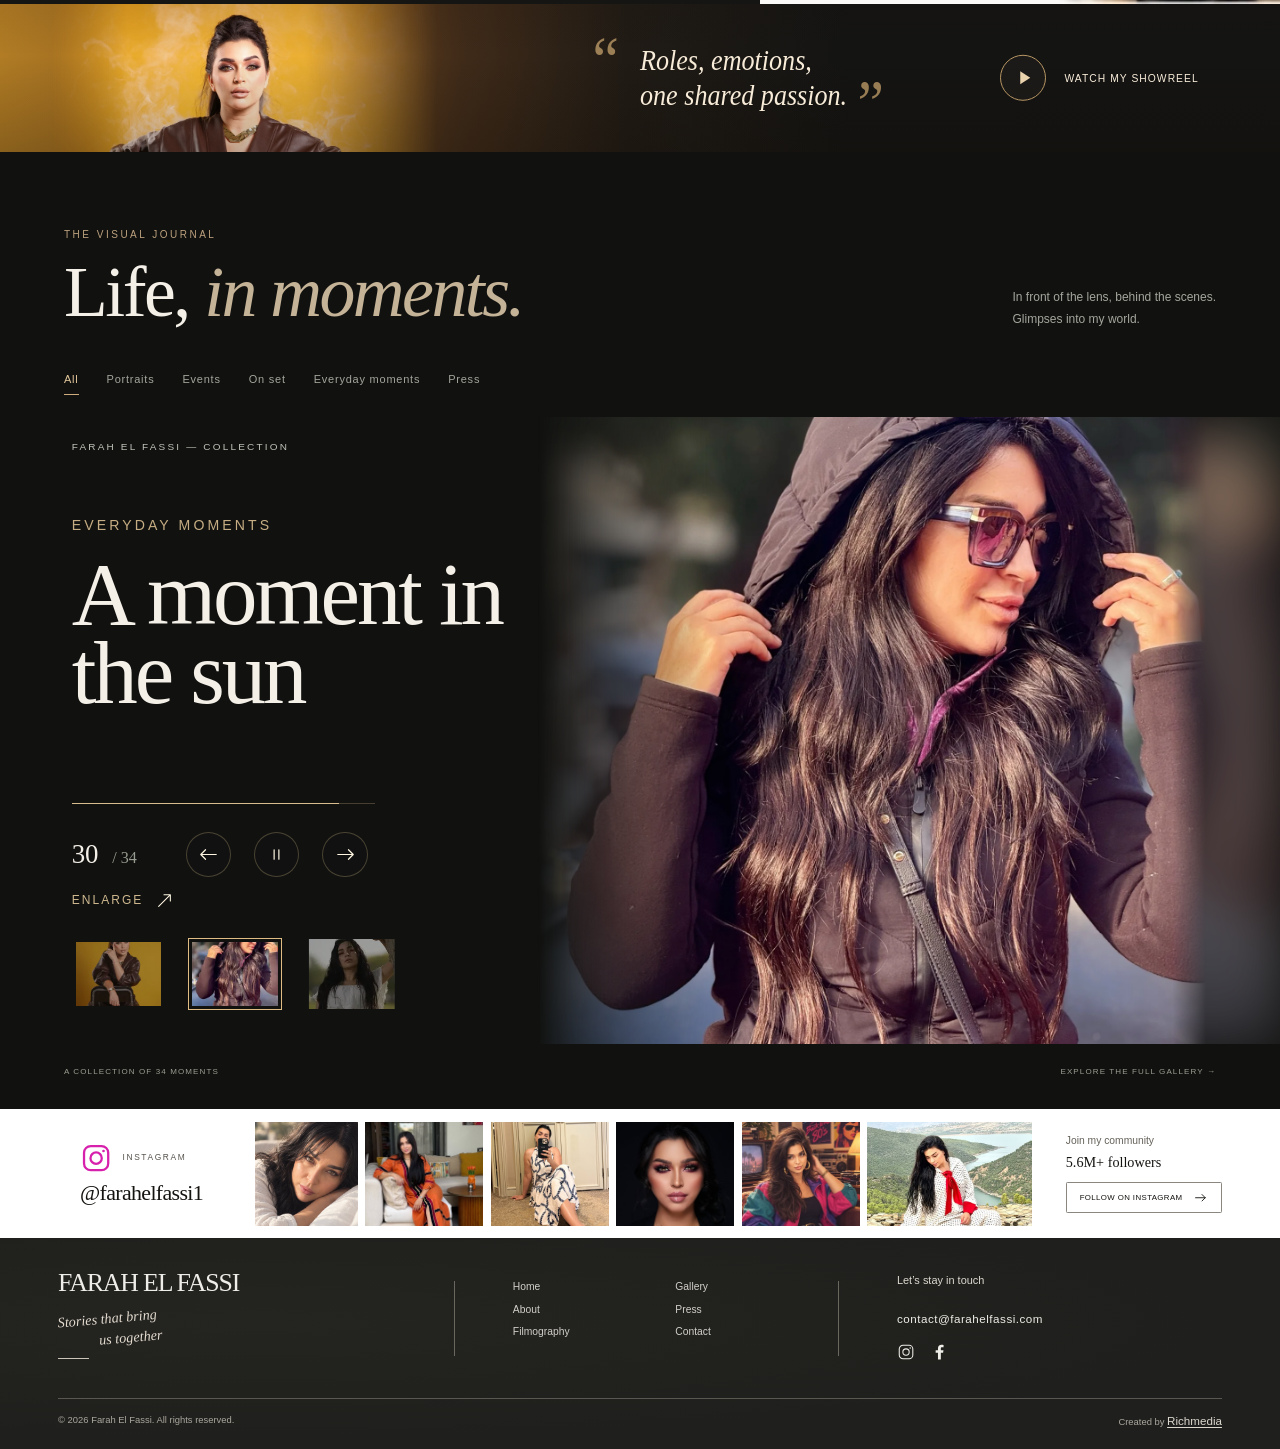
==== commit 608fd196: "Add persistent French and English header navigation" ====
--- a/en/index.html
+++ b/en/index.html
@@ -2,6 +2,7 @@
 <html lang="en">
 <head>
   <meta charset="utf-8">
+  <script src="../language.js?v=language-switch-1"></script>
   <meta name="viewport" content="width=device-width, initial-scale=1">
   <meta name="color-scheme" content="light">
   <meta name="theme-color" content="#f5f2ed">
@@ -31,7 +32,7 @@
   <link rel="icon" href="../assets/favicon.svg?v=ff-1" sizes="any" type="image/svg+xml">
   <link rel="apple-touch-icon" href="../assets/apple-touch-icon.png?v=ff-1" sizes="180x180">
   <link rel="preload" as="image" href="../assets/hero-natural.jpg">
-  <link rel="stylesheet" href="../styles.css?v=about-portrait-1">
+  <link rel="stylesheet" href="../styles.css?v=language-switch-2">
   <script>
     // Play on every home-page load, including links to #accueil and other sections.
     if (!window.matchMedia('(prefers-reduced-motion: reduce)').matches) {
@@ -39,7 +40,7 @@
       window.setTimeout(() => document.documentElement.classList.remove('cinema-enter'), 3800);
     }
   </script>
-  <script src="script.js?v=english-content-3" defer></script>
+  <script src="script.js?v=language-switch-1" defer></script>
 <link rel="stylesheet" href="content.css?v=english-content-3"></head>
 <body data-page="home">
   <div class="cinema-intro" aria-hidden="true">
@@ -81,6 +82,11 @@
         <a href="contact.html" data-i18n="navContact">Contact</a>
       </nav>
       <div class="header-tools">
+        <nav class="language-switch" aria-label="Choose language">
+          <a href="../index.html?lang=fr" data-language="fr" lang="fr" hreflang="fr" aria-label="Français">FR</a>
+          <span aria-hidden="true">/</span>
+          <a href="index.html?lang=en" data-language="en" lang="en" hreflang="en" aria-label="English" aria-current="true">EN</a>
+        </nav>
         <div class="socials header-socials">
           <a href="https://www.instagram.com/farahelfassi1/" target="_blank" rel="noopener noreferrer" aria-label="Instagram — opens in a new tab"><svg class="icon"><use href="#i-instagram"/></svg></a>
 
--- a/styles.css
+++ b/styles.css
@@ -71,9 +71,13 @@
 .main-nav a::after, .main-nav > button::after { content: ''; position: absolute; left: 0; right: 0; bottom: calc(3 * var(--u)); height: 1px; background: currentColor; transform: scaleX(0); transform-origin: left; transition: transform .2s; }
 .main-nav a.is-active::after, .main-nav a:hover::after, .main-nav > button:hover::after { transform: scaleX(1); }
 .header-tools { margin-left: auto; display: flex; align-items: center; gap: calc(29 * var(--u)); }
-
-
-
+.language-switch { display: flex; flex-shrink: 0; align-items: center; font-size: clamp(11px, calc(8.2 * var(--u)), 16px); letter-spacing: .04em; }
+.language-switch a { position: relative; display: grid; place-items: center; min-width: 28px; min-height: 44px; color: #69645e; }
+.language-switch > span { color: #a09a91; }
+.language-switch a[aria-current] { color: var(--ink); font-weight: 700; }
+.language-switch a[aria-current]::after { content: ''; position: absolute; bottom: 9px; left: 6px; right: 6px; height: 1px; background: currentColor; }
+.language-switch a:hover { color: var(--ink); }
+.language-switch a:focus-visible { outline: 2px solid var(--accent); outline-offset: -2px; }
 .menu-toggle { display: none; }
 
 /* 02 — Hero / 399 reference pixels. Text remains real HTML. */
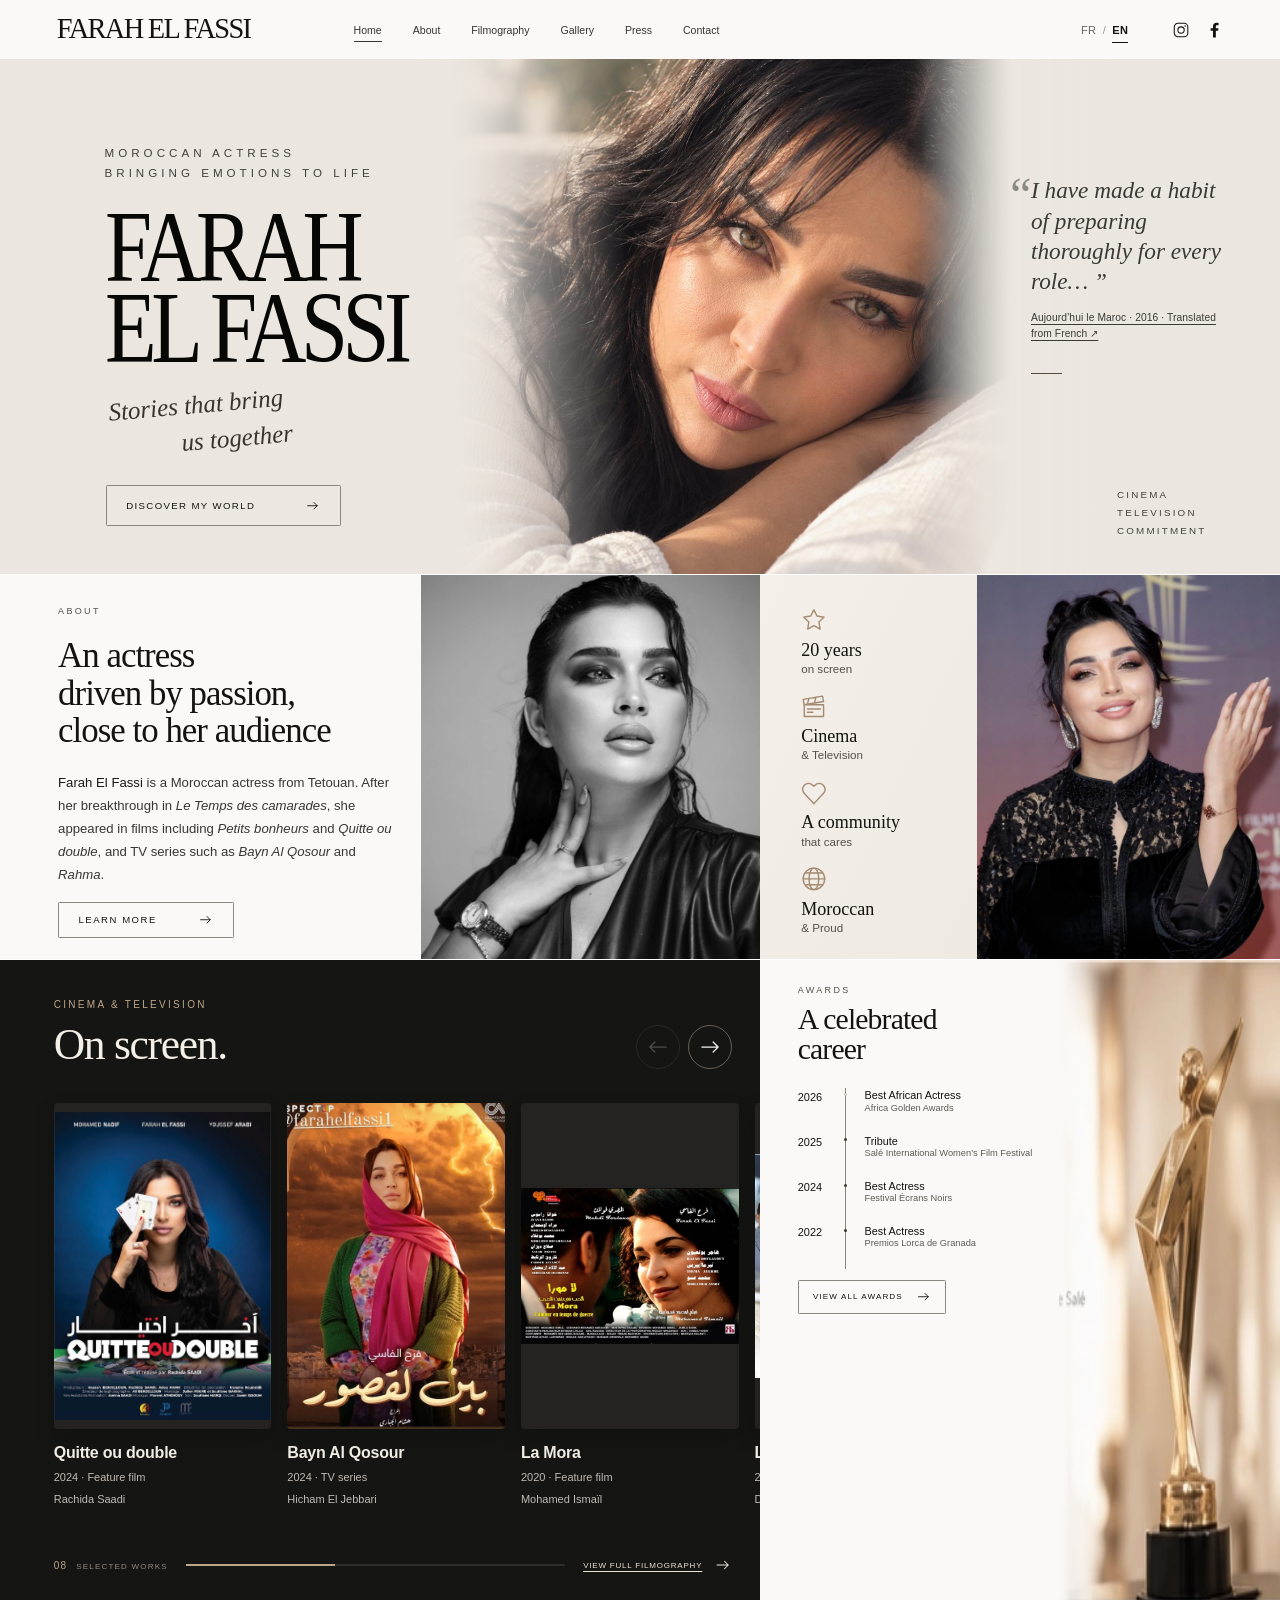
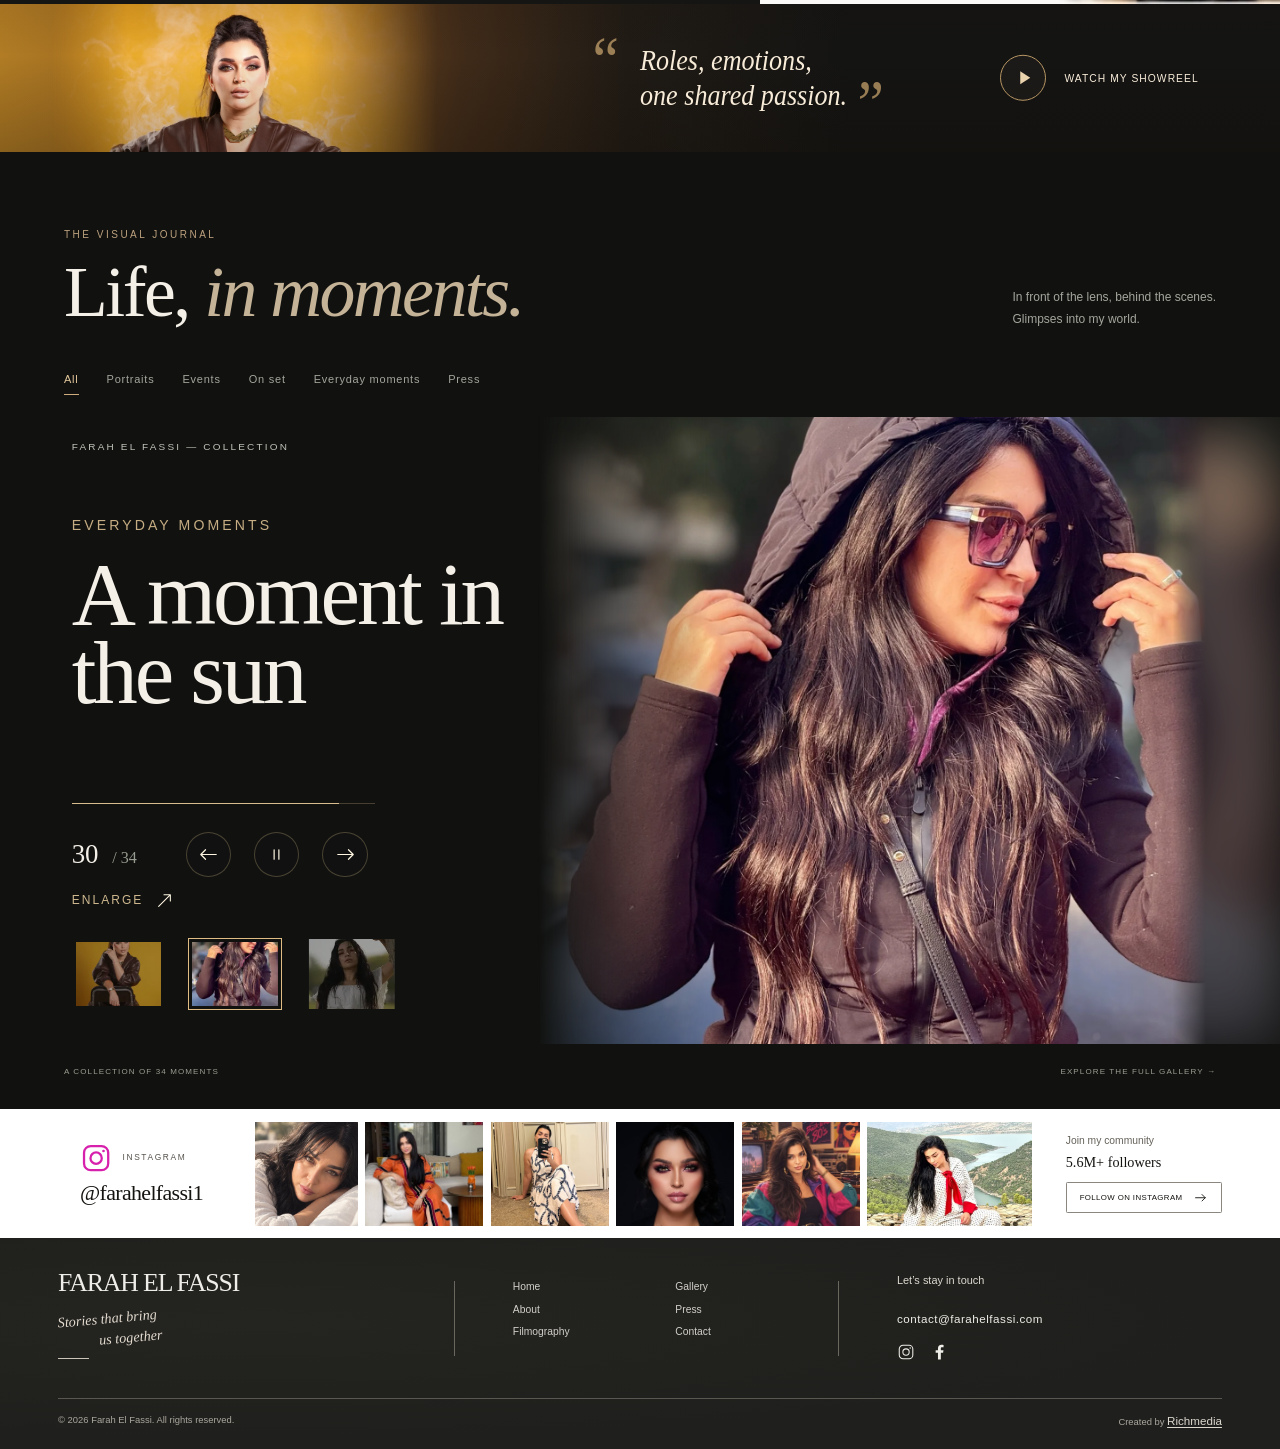
==== commit 2af8c3a4: "Fix narrow mobile film title and homepage film count" ====
--- a/en/index.html
+++ b/en/index.html
@@ -2,18 +2,22 @@
 <html lang="en">
 <head>
   <meta charset="utf-8">
-  <script src="../language.js?v=language-switch-1"></script>
+  <script src="../language.js?v=seo-en-1"></script>
   <meta name="viewport" content="width=device-width, initial-scale=1">
   <meta name="color-scheme" content="light">
   <meta name="theme-color" content="#f5f2ed">
-  <meta name="description" content="Explore the world of Farah El Fassi: film, television, screen credits, portraits and collaborations.">
-  <title>Farah El Fassi — Moroccan Actress</title>
+  <meta name="description" content="Discover Moroccan actress Farah El Fassi: her film and television work, biography, photo gallery and press coverage. Get in touch for collaborations.">
+  <title>Farah El Fassi — Moroccan Film &amp; TV Actress</title>
   <link rel="canonical" href="https://ff-website-henna.vercel.app/en/">
+  <link rel="alternate" hreflang="fr" href="https://ff-website-henna.vercel.app/">
+  <link rel="alternate" hreflang="en" href="https://ff-website-henna.vercel.app/en/">
+  <link rel="alternate" hreflang="x-default" href="https://ff-website-henna.vercel.app/">
   <meta property="og:type" content="website">
   <meta property="og:locale" content="en_GB">
+  <meta property="og:locale:alternate" content="fr_FR">
   <meta property="og:site_name" content="Farah El Fassi">
-  <meta property="og:title" content="Farah El Fassi — Moroccan Actress">
-  <meta property="og:description" content="Explore the world of Farah El Fassi: film, television, screen credits, portraits and collaborations.">
+  <meta property="og:title" content="Farah El Fassi — Moroccan Film &amp; TV Actress">
+  <meta property="og:description" content="Discover Moroccan actress Farah El Fassi: her film and television work, biography, photo gallery and press coverage. Get in touch for collaborations.">
   <meta property="og:url" content="https://ff-website-henna.vercel.app/en/">
   <meta property="og:image" content="https://ff-website-henna.vercel.app/assets/social/farah-el-fassi-share-v1.jpg">
   <meta property="og:image:secure_url" content="https://ff-website-henna.vercel.app/assets/social/farah-el-fassi-share-v1.jpg">
@@ -22,8 +26,8 @@
   <meta property="og:image:height" content="1053">
   <meta property="og:image:alt" content="Portrait of Farah El Fassi in natural light">
   <meta name="twitter:card" content="summary">
-  <meta name="twitter:title" content="Farah El Fassi — Moroccan Actress">
-  <meta name="twitter:description" content="Explore the world of Farah El Fassi: film, television, screen credits, portraits and collaborations.">
+  <meta name="twitter:title" content="Farah El Fassi — Moroccan Film &amp; TV Actress">
+  <meta name="twitter:description" content="Discover Moroccan actress Farah El Fassi: her film and television work, biography, photo gallery and press coverage. Get in touch for collaborations.">
   <meta name="twitter:image" content="https://ff-website-henna.vercel.app/assets/social/farah-el-fassi-share-v1.jpg">
   <meta name="twitter:image:alt" content="Portrait of Farah El Fassi in natural light">
 
@@ -140,7 +144,7 @@
             </div>
           </div>
           <div class="film-grid" id="film-track" tabindex="0" role="group" aria-roledescription="carousel" aria-label="Films and series, scroll horizontally"><button class="film-card" type="button" data-film="quitte"><span class="poster-wrap"><img src="../assets/films/quitte.webp" alt="Poster for Quitte ou double" loading="lazy"><span class="poster-hover"><svg class="icon"><use href="#i-plus"/></svg></span></span><strong>Quitte ou double</strong><span>2024 · Feature film</span><span class="film-director">Rachida Saadi</span></button><button class="film-card" type="button" data-film="bayn"><span class="poster-wrap"><img src="../assets/films/bayn.webp" alt="Poster for Bayn Al Qosour" loading="lazy"><span class="poster-hover"><svg class="icon"><use href="#i-plus"/></svg></span></span><strong>Bayn Al Qosour</strong><span>2024 · TV series</span><span class="film-director">Hicham El Jebbari</span></button><button class="film-card" type="button" data-film="mora"><span class="poster-wrap"><img src="../assets/films/mora-upload.jpg" alt="Poster for La Mora" loading="lazy"><span class="poster-hover"><svg class="icon"><use href="#i-plus"/></svg></span></span><strong>La Mora</strong><span>2020 · Feature film</span><span class="film-director">Mohamed Ismaïl</span></button><button class="film-card" type="button" data-film="page"><span class="poster-wrap"><img src="../assets/films/page.webp" alt="Poster for La Première Page" loading="lazy"><span class="poster-hover"><svg class="icon"><use href="#i-plus"/></svg></span></span><strong>La Première Page</strong><span>2018 · TV series</span><span class="film-director">Driss Roukhe</span></button><button class="film-card" type="button" data-film="espoirs"><span class="poster-wrap"><img src="../assets/films/espoirs.webp" alt="Poster for Dés… Espoirs" loading="lazy"><span class="poster-hover"><svg class="icon"><use href="#i-plus"/></svg></span></span><strong>Dés… Espoirs</strong><span class="film-english-title">The...Hopes</span><span>2015 · Feature film</span><span class="film-director">Mohamed Ismail</span></button><button class="film-card" type="button" data-film="bonheurs"><span class="poster-wrap"><img src="../assets/films/bonheurs.webp" alt="Poster for Petits bonheurs" loading="lazy"><span class="poster-hover"><svg class="icon"><use href="#i-plus"/></svg></span></span><strong>Petits bonheurs</strong><span class="film-english-title">Small Pleasures</span><span>2015 · Feature film</span><span class="film-director">Mohamed Chrif Tribak</span></button><button class="film-card" type="button" data-film="coeur"><span class="poster-wrap"><img src="../assets/films/coeur.webp" alt="Poster for Cœur noyé" loading="lazy"><span class="poster-hover"><svg class="icon"><use href="#i-plus"/></svg></span></span><strong>Cœur noyé</strong><span class="film-english-title">Drowned Heart</span><span>2014 · Feature film</span><span class="film-director">Farid Lakkimi</span></button><button class="film-card" type="button" data-film="boughaba"><span class="poster-wrap"><img src="../assets/films/boughaba-upload.jpg" alt="Poster for Boughaba" loading="lazy"><span class="poster-hover"><svg class="icon"><use href="#i-plus"/></svg></span></span><strong>Boughaba</strong><span>2013 · TV film</span><span class="film-director">Driss Roukhe</span></button></div>
-          <div class="filmography-footer"><span class="film-count">06 <span data-i18n="filmWorks">SELECTED WORKS</span></span><span class="film-progress" aria-hidden="true"><span></span></span><a class="text-link filmography-link" href="filmographie.html"><span data-i18n="allFilms">VIEW FULL FILMOGRAPHY</span><svg class="icon"><use href="#i-arrow"/></svg></a></div>
+          <div class="filmography-footer"><span class="film-count">08 <span data-i18n="filmWorks">SELECTED WORKS</span></span><span class="film-progress" aria-hidden="true"><span></span></span><a class="text-link filmography-link" href="filmographie.html"><span data-i18n="allFilms">VIEW FULL FILMOGRAPHY</span><svg class="icon"><use href="#i-arrow"/></svg></a></div>
         </div>
         <div class="awards" id="distinctions">
           <img class="awards-photo" src="../assets/trophee.webp" alt="Illustrative trophy" width="148" height="284" loading="lazy">
